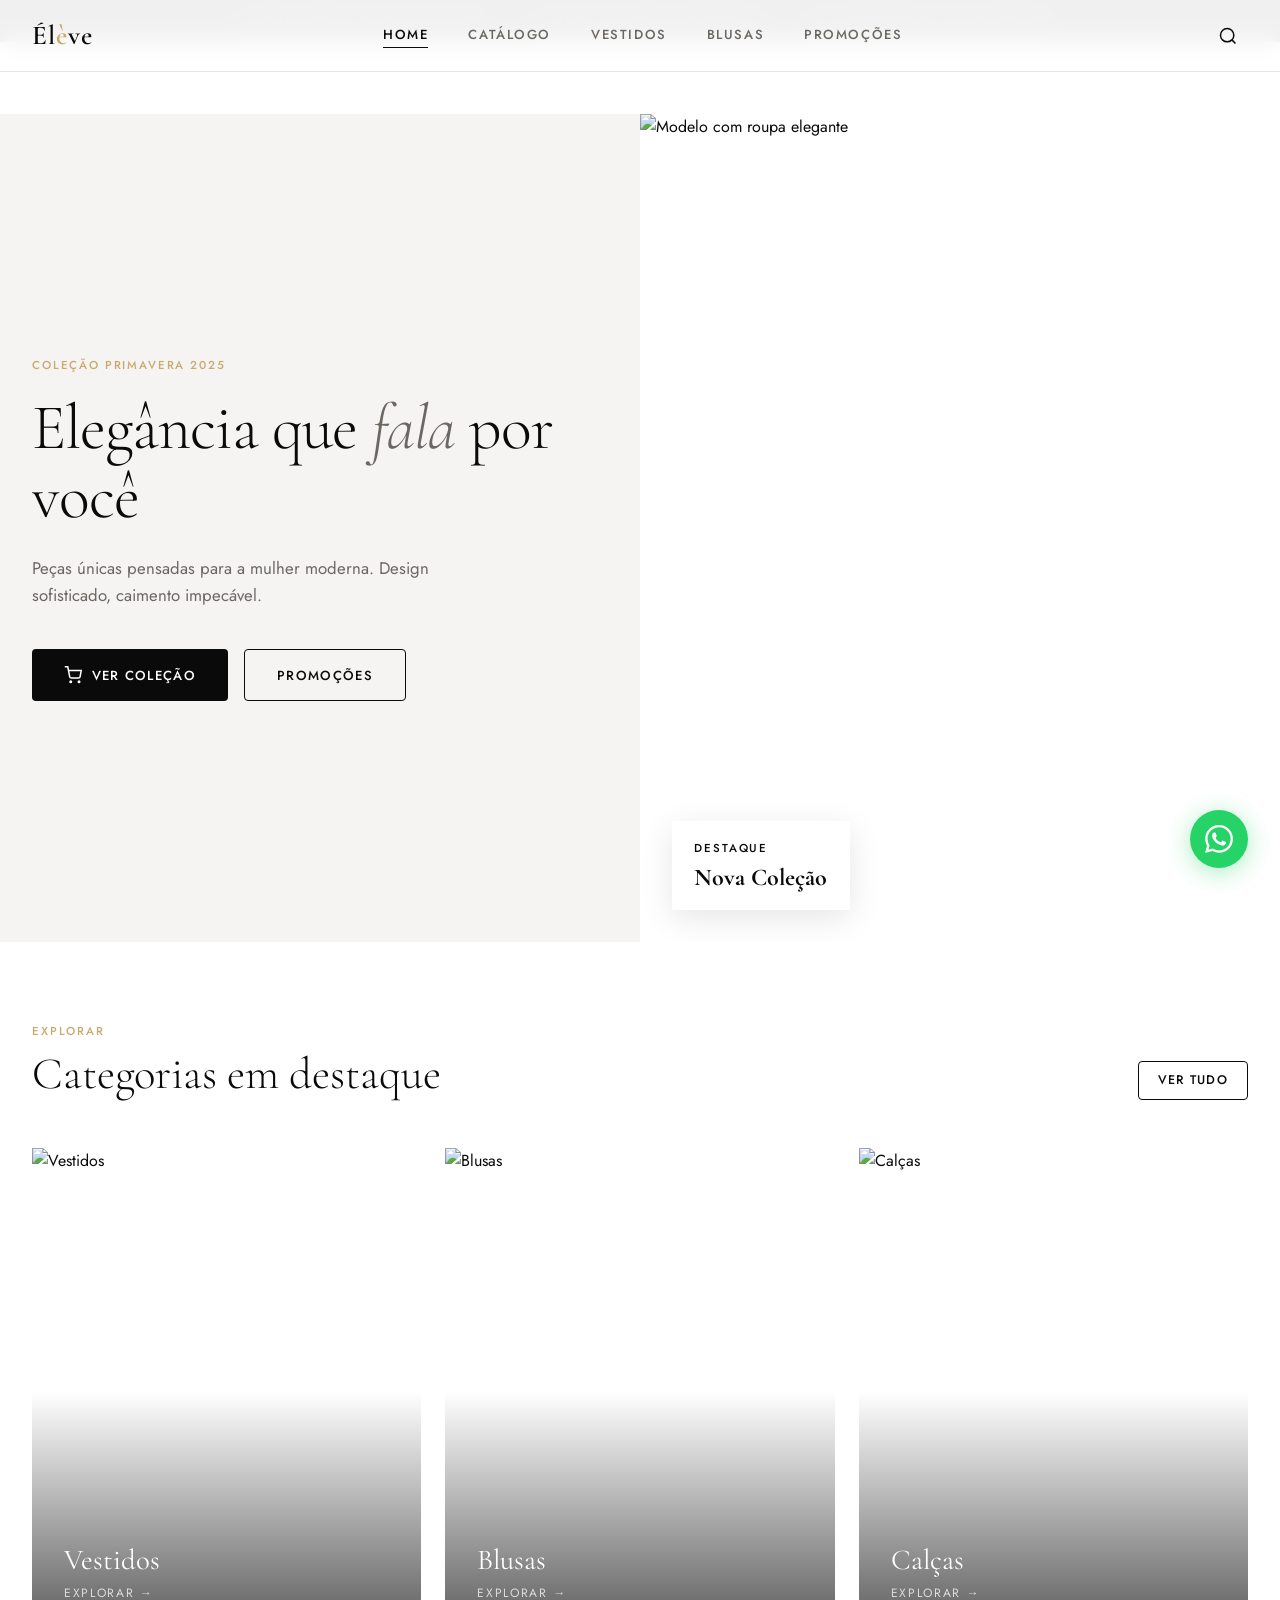
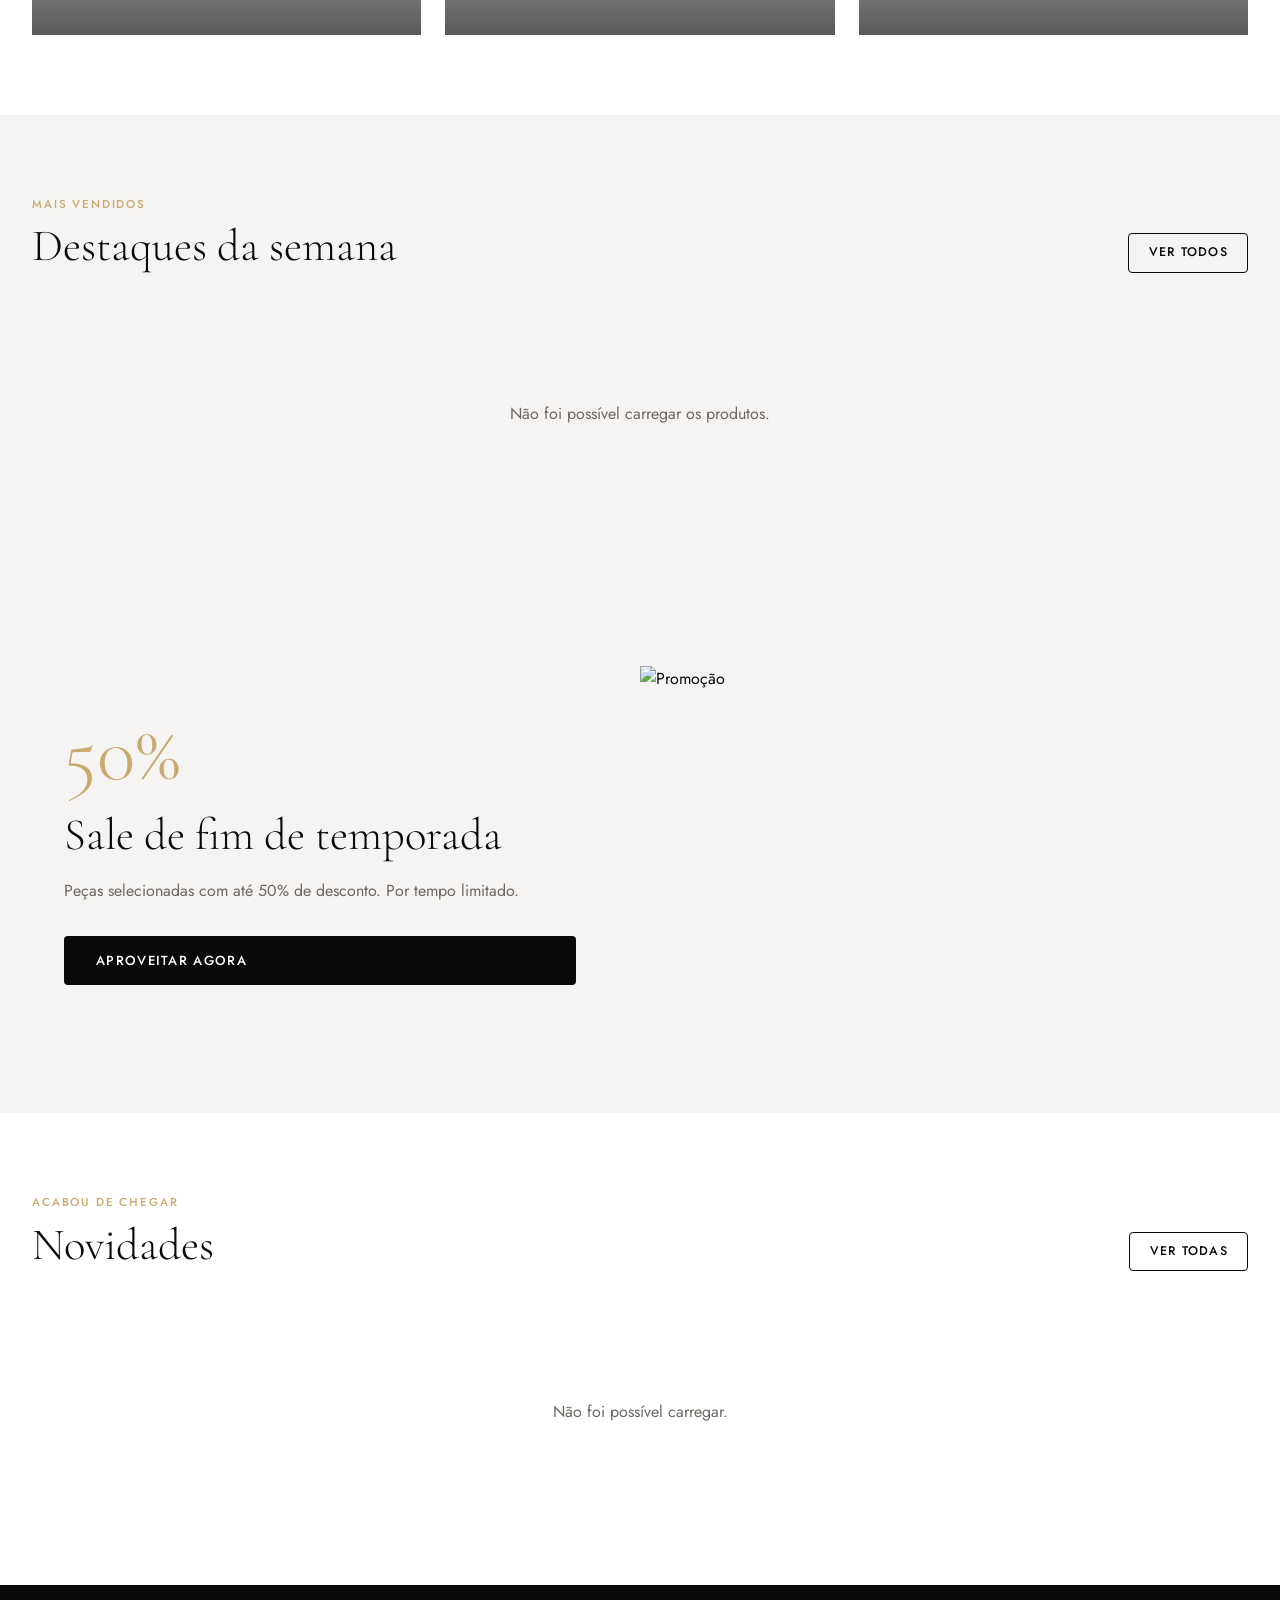
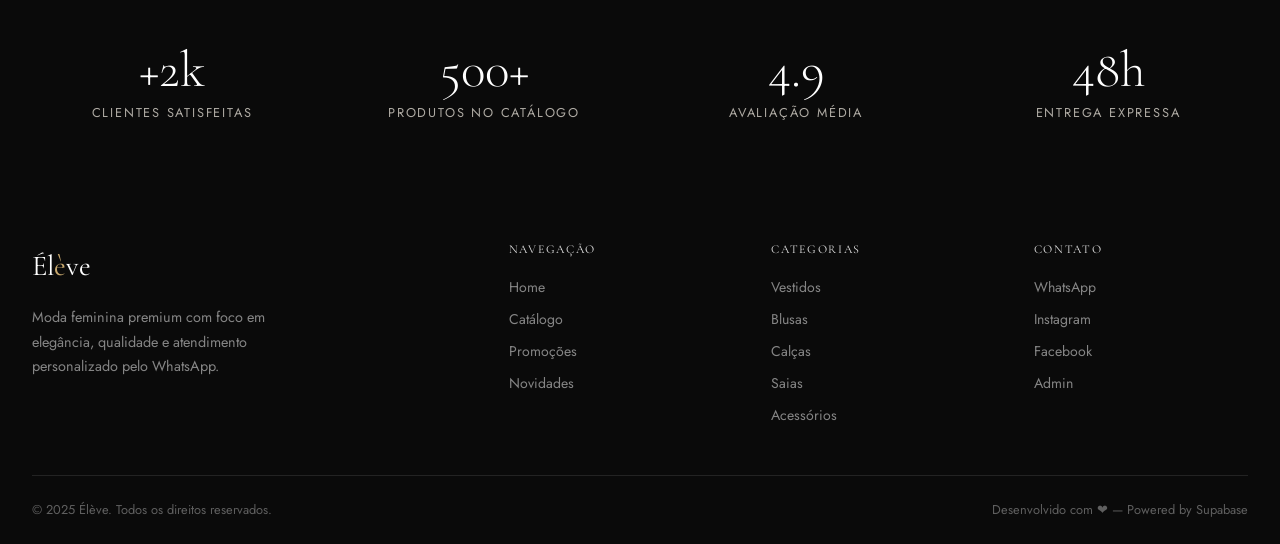
==== index.html @ a252c56b "colocando na web" ====
<!DOCTYPE html>
<html lang="pt-BR">
<head>
  <meta charset="UTF-8">
  <meta name="viewport" content="width=device-width, initial-scale=1.0">
  <title>Élève — Moda Feminina Premium</title>
  <meta name="description" content="Descubra a coleção premium da Élève. Roupas femininas com design elegante e qualidade excepcional. Compre pelo WhatsApp com facilidade.">
  <meta name="theme-color" content="#0A0A0A">
  <link rel="stylesheet" href="styles.css">
</head>
<body>

<!-- HEADER -->
<header class="site-header">
  <div class="container nav-inner">
    <a href="index.html" class="nav-logo">Él<span>è</span>ve</a>

    <nav class="nav-links">
      <a href="index.html" class="active">Home</a>
      <a href="catalog.html">Catálogo</a>
      <a href="catalog.html?category=Vestidos">Vestidos</a>
      <a href="catalog.html?category=Blusas">Blusas</a>
      <a href="catalog.html?promo=1">Promoções</a>
    </nav>

    <div class="nav-actions">
      <div class="nav-search-wrap">
        <input class="nav-search-input" type="text" placeholder="Buscar..." aria-label="Buscar produtos">
        <button class="nav-btn nav-search-btn" aria-label="Pesquisar">
          <svg viewBox="0 0 24 24" fill="none" stroke="currentColor" stroke-width="1.8"><circle cx="11" cy="11" r="8"/><path d="m21 21-4.35-4.35"/></svg>
        </button>
      </div>
      <button class="hamburger" aria-label="Menu">
        <span></span><span></span><span></span>
      </button>
    </div>
  </div>
  <nav class="mobile-nav">
    <a href="index.html">Home</a>
    <a href="catalog.html">Catálogo</a>
    <a href="catalog.html?category=Vestidos">Vestidos</a>
    <a href="catalog.html?category=Blusas">Blusas</a>
    <a href="catalog.html?promo=1">Promoções</a>
  </nav>
</header>

<!-- STRIP -->
<div class="strip">
  <div class="container strip-inner">
    <span class="strip-item">
      <svg width="14" height="14" viewBox="0 0 24 24" fill="none" stroke="currentColor" stroke-width="2"><path d="M5 12h14M12 5l7 7-7 7"/></svg>
      Frete grátis acima de R$ 299
    </span>
    <span class="strip-item">
      <svg width="14" height="14" viewBox="0 0 24 24" fill="none" stroke="currentColor" stroke-width="2"><polyline points="23 6 13.5 15.5 8.5 10.5 1 18"/><polyline points="17 6 23 6 23 12"/></svg>
      Nova coleção disponível
    </span>
    <span class="strip-item">
      <svg width="14" height="14" viewBox="0 0 24 24" fill="none" stroke="currentColor" stroke-width="2"><path d="M22 16.92v3a2 2 0 0 1-2.18 2 19.79 19.79 0 0 1-8.63-3.07A19.5 19.5 0 0 1 4.69 12 19.79 19.79 0 0 1 1.61 3.41 2 2 0 0 1 3.6 1.21h3a2 2 0 0 1 2 1.72c.127.96.361 1.903.7 2.81a2 2 0 0 1-.45 2.11L7.91 8.91a16 16 0 0 0 6.07 6.07l.92-.92a2 2 0 0 1 2.11-.45c.907.339 1.85.573 2.81.7A2 2 0 0 1 21.73 17z"/></svg>
      Atendimento via WhatsApp
    </span>
  </div>
</div>

<!-- HERO -->
<section class="hero">
  <div class="hero-content">
    <span class="label hero-eyebrow">Coleção Primavera 2025</span>
    <h1 class="hero-title">
      Elegância que <em>fala</em> por você
    </h1>
    <p class="hero-desc">Peças únicas pensadas para a mulher moderna. Design sofisticado, caimento impecável.</p>
    <div class="hero-actions">
      <a href="catalog.html" class="btn btn-primary">
        <svg width="18" height="18" viewBox="0 0 24 24" fill="none" stroke="currentColor" stroke-width="2"><circle cx="9" cy="21" r="1"/><circle cx="20" cy="21" r="1"/><path d="M1 1h4l2.68 13.39a2 2 0 0 0 2 1.61h9.72a2 2 0 0 0 2-1.61L23 6H6"/></svg>
        Ver coleção
      </a>
      <a href="catalog.html?promo=1" class="btn btn-outline">Promoções</a>
    </div>
  </div>
  <div class="hero-image-wrap">
    <img src="https://images.unsplash.com/photo-1515886657613-9f3515b0c78f?w=1200&q=85" alt="Modelo com roupa elegante" loading="eager">
    <div class="hero-image-badge">
      <small class="label">Destaque</small>
      <strong>Nova Coleção</strong>
    </div>
  </div>
</section>

<!-- CATEGORIES -->
<section class="section">
  <div class="container">
    <div class="section-header">
      <div class="section-header-left">
        <p class="label section-label">Explorar</p>
        <h2 class="section-title">Categorias em destaque</h2>
      </div>
      <a href="catalog.html" class="btn btn-outline btn-sm">Ver tudo</a>
    </div>
    <div class="categories-grid">
      <a href="catalog.html?category=Vestidos" class="category-card">
        <img src="https://images.unsplash.com/photo-1496747611176-843222e1e57c?w=800&q=80" alt="Vestidos">
        <div class="category-card-overlay">
          <h3 class="category-card-name">Vestidos</h3>
          <span class="category-card-link">Explorar →</span>
        </div>
      </a>
      <a href="catalog.html?category=Blusas" class="category-card">
        <img src="https://images.unsplash.com/photo-1434389677669-e08b4cac3105?w=800&q=80" alt="Blusas">
        <div class="category-card-overlay">
          <h3 class="category-card-name">Blusas</h3>
          <span class="category-card-link">Explorar →</span>
        </div>
      </a>
      <a href="catalog.html?category=Calças" class="category-card">
        <img src="https://images.unsplash.com/photo-1541099649105-f69ad21f3246?w=800&q=80" alt="Calças">
        <div class="category-card-overlay">
          <h3 class="category-card-name">Calças</h3>
          <span class="category-card-link">Explorar →</span>
        </div>
      </a>
    </div>
  </div>
</section>

<!-- DESTAQUES -->
<section class="section" style="background: var(--gray-100); padding-top: 80px;">
  <div class="container">
    <div class="section-header">
      <div>
        <p class="label section-label">Mais vendidos</p>
        <h2 class="section-title">Destaques da semana</h2>
      </div>
      <a href="catalog.html" class="btn btn-outline btn-sm">Ver todos</a>
    </div>
    <div class="products-grid" id="featured-grid">
      <!-- Skeleton -->
      <div class="skeleton-card"><div class="skeleton skeleton-img"></div><div class="skeleton skeleton-text w-80"></div><div class="skeleton skeleton-text w-40"></div></div>
      <div class="skeleton-card"><div class="skeleton skeleton-img"></div><div class="skeleton skeleton-text w-80"></div><div class="skeleton skeleton-text w-40"></div></div>
      <div class="skeleton-card"><div class="skeleton skeleton-img"></div><div class="skeleton skeleton-text w-80"></div><div class="skeleton skeleton-text w-40"></div></div>
      <div class="skeleton-card"><div class="skeleton skeleton-img"></div><div class="skeleton skeleton-text w-80"></div><div class="skeleton skeleton-text w-40"></div></div>
    </div>
  </div>
</section>

<!-- PROMO BANNER -->
<section class="promo-banner">
  <div class="promo-banner-content">
    <div class="promo-banner-tag">50%</div>
    <h2 class="promo-banner-title">Sale de fim de temporada</h2>
    <p class="promo-banner-desc">Peças selecionadas com até 50% de desconto. Por tempo limitado.</p>
    <a href="catalog.html?promo=1" class="btn btn-primary">Aproveitar agora</a>
  </div>
  <div class="promo-banner-image">
    <img src="https://images.unsplash.com/photo-1558618666-fcd25c85cd64?w=900&q=80" alt="Promoção" loading="lazy">
  </div>
</section>

<!-- NOVIDADES -->
<section class="section">
  <div class="container">
    <div class="section-header">
      <div>
        <p class="label section-label">Acabou de chegar</p>
        <h2 class="section-title">Novidades</h2>
      </div>
      <a href="catalog.html?sort=newest" class="btn btn-outline btn-sm">Ver todas</a>
    </div>
    <div class="products-grid" id="new-grid">
      <div class="skeleton-card"><div class="skeleton skeleton-img"></div><div class="skeleton skeleton-text w-80"></div><div class="skeleton skeleton-text w-40"></div></div>
      <div class="skeleton-card"><div class="skeleton skeleton-img"></div><div class="skeleton skeleton-text w-80"></div><div class="skeleton skeleton-text w-40"></div></div>
      <div class="skeleton-card"><div class="skeleton skeleton-img"></div><div class="skeleton skeleton-text w-80"></div><div class="skeleton skeleton-text w-40"></div></div>
      <div class="skeleton-card"><div class="skeleton skeleton-img"></div><div class="skeleton skeleton-text w-80"></div><div class="skeleton skeleton-text w-40"></div></div>
    </div>
  </div>
</section>

<!-- STATS -->
<div class="stats-bar">
  <div class="container">
    <div class="stats-grid">
      <div><div class="stat-number">+2k</div><div class="stat-label">Clientes Satisfeitas</div></div>
      <div><div class="stat-number">500+</div><div class="stat-label">Produtos no Catálogo</div></div>
      <div><div class="stat-number">4.9</div><div class="stat-label">Avaliação Média</div></div>
      <div><div class="stat-number">48h</div><div class="stat-label">Entrega Expressa</div></div>
    </div>
  </div>
</div>

<!-- FOOTER -->
<footer class="site-footer">
  <div class="container">
    <div class="footer-grid">
      <div class="footer-brand">
        <div class="footer-logo">Él<span>è</span>ve</div>
        <p class="footer-desc">Moda feminina premium com foco em elegância, qualidade e atendimento personalizado pelo WhatsApp.</p>
      </div>
      <div>
        <h4 class="footer-col-title">Navegação</h4>
        <div class="footer-links">
          <a href="index.html">Home</a>
          <a href="catalog.html">Catálogo</a>
          <a href="catalog.html?promo=1">Promoções</a>
          <a href="catalog.html?sort=newest">Novidades</a>
        </div>
      </div>
      <div>
        <h4 class="footer-col-title">Categorias</h4>
        <div class="footer-links">
          <a href="catalog.html?category=Vestidos">Vestidos</a>
          <a href="catalog.html?category=Blusas">Blusas</a>
          <a href="catalog.html?category=Calças">Calças</a>
          <a href="catalog.html?category=Saias">Saias</a>
          <a href="catalog.html?category=Acessórios">Acessórios</a>
        </div>
      </div>
      <div>
        <h4 class="footer-col-title">Contato</h4>
        <div class="footer-links">
          <a href="#" id="footer-whatsapp">WhatsApp</a>
          <a href="#">Instagram</a>
          <a href="#">Facebook</a>
          <a href="admin.html">Admin</a>
        </div>
      </div>
    </div>
    <div class="footer-bottom">
      <span>© 2025 Élève. Todos os direitos reservados.</span>
      <span>Desenvolvido com ❤ — Powered by Supabase</span>
    </div>
  </div>
</footer>

<!-- FLOAT WHATSAPP -->
<a class="float-whatsapp" id="float-wa" href="#" target="_blank" aria-label="Fale conosco pelo WhatsApp">
  <svg viewBox="0 0 24 24" fill="currentColor"><path d="M17.472 14.382c-.297-.149-1.758-.867-2.03-.967-.273-.099-.471-.148-.67.15-.197.297-.767.966-.94 1.164-.173.199-.347.223-.644.075-.297-.15-1.255-.463-2.39-1.475-.883-.788-1.48-1.761-1.653-2.059-.173-.297-.018-.458.13-.606.134-.133.298-.347.446-.52.149-.174.198-.298.298-.497.099-.198.05-.371-.025-.52-.075-.149-.669-1.612-.916-2.207-.242-.579-.487-.5-.669-.51-.173-.008-.371-.01-.57-.01-.198 0-.52.074-.792.372-.272.297-1.04 1.016-1.04 2.479 0 1.462 1.065 2.875 1.213 3.074.149.198 2.096 3.2 5.077 4.487.709.306 1.262.489 1.694.625.712.227 1.36.195 1.871.118.571-.085 1.758-.719 2.006-1.413.248-.694.248-1.289.173-1.413-.074-.124-.272-.198-.57-.347m-5.421 7.403h-.004a9.87 9.87 0 0 1-5.031-1.378l-.361-.214-3.741.982.998-3.648-.235-.374a9.86 9.86 0 0 1-1.51-5.26c.001-5.45 4.436-9.884 9.888-9.884 2.64 0 5.122 1.03 6.988 2.898a9.825 9.825 0 0 1 2.893 6.994c-.003 5.45-4.437 9.884-9.885 9.884m8.413-18.297A11.815 11.815 0 0 0 12.05 0C5.495 0 .16 5.335.157 11.892c0 2.096.547 4.142 1.588 5.945L.057 24l6.305-1.654a11.882 11.882 0 0 0 5.683 1.448h.005c6.554 0 11.89-5.335 11.893-11.893a11.821 11.821 0 0 0-3.48-8.413z"/></svg>
</a>

<script src="config.js"></script>
<script src="home.js"></script>
</body>
</html>
---- styles.css ----
/* =============================================
   LOJA DE ROUPAS — STYLES.CSS
   Design: Editorial Luxury Fashion
   ============================================= */

@import url('https://fonts.googleapis.com/css2?family=Cormorant+Garamond:ital,wght@0,300;0,400;0,500;0,600;1,300;1,400&family=Jost:wght@300;400;500;600&display=swap');

/* ─── RESET & BASE ─── */
*, *::before, *::after {
  margin: 0; padding: 0;
  box-sizing: border-box;
}

:root {
  --black:     #0A0A0A;
  --white:     #FFFFFF;
  --gray-100:  #F5F4F2;
  --gray-200:  #E8E6E1;
  --gray-400:  #AEAAA3;
  --gray-600:  #6B6762;
  --accent:    #C9A96E;
  --danger:    #C0392B;
  --success:   #27AE60;

  --font-display: 'Cormorant Garamond', Georgia, serif;
  --font-body:    'Jost', sans-serif;

  --radius:    4px;
  --shadow-sm: 0 2px 12px rgba(0,0,0,.06);
  --shadow-md: 0 8px 32px rgba(0,0,0,.10);
  --shadow-lg: 0 20px 60px rgba(0,0,0,.14);

  --nav-h:     72px;
  --transition: .28s cubic-bezier(.4,0,.2,1);
}

html { scroll-behavior: smooth; font-size: 16px; }

body {
  font-family: var(--font-body);
  background: var(--white);
  color: var(--black);
  line-height: 1.6;
  overflow-x: hidden;
  -webkit-font-smoothing: antialiased;
}

a { text-decoration: none; color: inherit; }
img { display: block; max-width: 100%; }
button { cursor: pointer; border: none; background: none; font-family: var(--font-body); }
input, select, textarea { font-family: var(--font-body); }
ul { list-style: none; }

/* ─── SCROLLBAR ─── */
::-webkit-scrollbar { width: 6px; }
::-webkit-scrollbar-track { background: var(--gray-100); }
::-webkit-scrollbar-thumb { background: var(--gray-400); border-radius: 3px; }

/* ─── TYPOGRAPHY ─── */
h1, h2, h3, h4 { font-family: var(--font-display); font-weight: 400; line-height: 1.15; }
.display { font-family: var(--font-display); font-size: clamp(3rem, 7vw, 6.5rem); font-weight: 300; letter-spacing: -.01em; }
.label { font-size: .72rem; letter-spacing: .16em; text-transform: uppercase; font-weight: 500; }
.section-title { font-family: var(--font-display); font-size: clamp(1.8rem, 3.5vw, 2.8rem); font-weight: 300; }

/* ─── LAYOUT ─── */
.container { max-width: 1360px; margin: 0 auto; padding: 0 2rem; }
.section { padding: 80px 0; }

/* ─── HEADER / NAV ─── */
.site-header {
  position: fixed; top: 0; left: 0; right: 0; z-index: 900;
  height: var(--nav-h);
  background: rgba(255,255,255,.94);
  backdrop-filter: blur(12px);
  border-bottom: 1px solid var(--gray-200);
  transition: var(--transition);
}
.site-header.scrolled { box-shadow: var(--shadow-sm); }

.nav-inner {
  height: var(--nav-h);
  display: flex; align-items: center; justify-content: space-between;
  gap: 2rem;
}

.nav-logo {
  font-family: var(--font-display);
  font-size: 1.7rem; font-weight: 600;
  letter-spacing: .04em;
  white-space: nowrap;
}
.nav-logo span { color: var(--accent); }

.nav-links { display: flex; gap: 2.5rem; }
.nav-links a {
  font-size: .82rem; letter-spacing: .12em; text-transform: uppercase; font-weight: 500;
  color: var(--gray-600); transition: color var(--transition);
  position: relative; padding-bottom: 3px;
}
.nav-links a::after {
  content: ''; position: absolute; bottom: 0; left: 0; right: 100%;
  height: 1px; background: var(--black); transition: right var(--transition);
}
.nav-links a:hover, .nav-links a.active { color: var(--black); }
.nav-links a:hover::after, .nav-links a.active::after { right: 0; }

.nav-actions { display: flex; align-items: center; gap: 1rem; }

.nav-search-wrap {
  position: relative; display: flex; align-items: center;
}
.nav-search-input {
  width: 0; opacity: 0; border: none; border-bottom: 1px solid transparent;
  background: none; padding: 4px 8px; font-size: .9rem;
  transition: width .35s ease, opacity .3s ease, border-color .3s ease;
  outline: none;
}
.nav-search-wrap.open .nav-search-input {
  width: 180px; opacity: 1; border-color: var(--gray-400);
}
.nav-btn {
  width: 40px; height: 40px; border-radius: 50%;
  display: flex; align-items: center; justify-content: center;
  transition: background var(--transition);
  color: var(--black);
}
.nav-btn:hover { background: var(--gray-100); }
.nav-btn svg { width: 20px; height: 20px; }

.hamburger { display: none; flex-direction: column; gap: 5px; padding: 8px; }
.hamburger span {
  width: 24px; height: 1.5px; background: var(--black);
  transition: var(--transition); display: block;
}

/* Mobile Nav */
.mobile-nav {
  display: none; position: fixed; top: var(--nav-h); left: 0; right: 0;
  background: var(--white); border-bottom: 1px solid var(--gray-200);
  padding: 1.5rem 2rem; z-index: 899; flex-direction: column; gap: 1rem;
  box-shadow: var(--shadow-md);
}
.mobile-nav.open { display: flex; }
.mobile-nav a { font-size: 1rem; font-weight: 400; padding: .5rem 0; border-bottom: 1px solid var(--gray-100); }

/* ─── HERO ─── */
.hero {
  margin-top: var(--nav-h);
  min-height: calc(100vh - var(--nav-h));
  display: grid; grid-template-columns: 1fr 1fr;
  overflow: hidden;
}
.hero-content {
  display: flex; flex-direction: column; justify-content: center;
  padding: 5rem 5rem 5rem 2rem;
  background: var(--gray-100);
}
.hero-eyebrow { color: var(--accent); margin-bottom: 1.2rem; }
.hero-title {
  font-family: var(--font-display);
  font-size: clamp(2.8rem, 5vw, 5.5rem); font-weight: 300;
  line-height: 1.08; margin-bottom: 1.5rem;
  letter-spacing: -.015em;
}
.hero-title em { font-style: italic; color: var(--gray-600); }
.hero-desc { color: var(--gray-600); font-size: 1.05rem; max-width: 400px; margin-bottom: 2.5rem; }
.hero-actions { display: flex; gap: 1rem; flex-wrap: wrap; }

.hero-image-wrap {
  position: relative; overflow: hidden;
}
.hero-image-wrap img {
  width: 100%; height: 100%; object-fit: cover;
  transition: transform 8s ease;
}
.hero-image-wrap:hover img { transform: scale(1.04); }
.hero-image-badge {
  position: absolute; bottom: 2rem; left: 2rem;
  background: var(--white); padding: .8rem 1.4rem;
  box-shadow: var(--shadow-md);
}
.hero-image-badge strong { display: block; font-family: var(--font-display); font-size: 1.5rem; }

/* ─── BUTTONS ─── */
.btn {
  display: inline-flex; align-items: center; gap: .6rem;
  padding: .9rem 2rem; font-size: .82rem; letter-spacing: .1em;
  text-transform: uppercase; font-weight: 500;
  border-radius: var(--radius); transition: var(--transition);
  white-space: nowrap;
}
.btn-primary {
  background: var(--black); color: var(--white);
}
.btn-primary:hover {
  background: #222; transform: translateY(-1px); box-shadow: var(--shadow-md);
}
.btn-outline {
  border: 1.5px solid var(--black); color: var(--black);
}
.btn-outline:hover {
  background: var(--black); color: var(--white); transform: translateY(-1px);
}
.btn-accent {
  background: var(--accent); color: var(--white);
}
.btn-accent:hover {
  background: #b8935a; transform: translateY(-1px); box-shadow: var(--shadow-md);
}
.btn-whatsapp {
  background: #25D366; color: var(--white);
  font-size: 1rem; padding: 1.1rem 2.5rem;
  border-radius: 50px; box-shadow: 0 4px 20px rgba(37,211,102,.35);
}
.btn-whatsapp:hover {
  background: #20b957; transform: translateY(-2px);
  box-shadow: 0 8px 28px rgba(37,211,102,.5);
}
.btn-whatsapp svg { width: 22px; height: 22px; }
.btn-sm { padding: .55rem 1.2rem; font-size: .78rem; }
.btn-full { width: 100%; justify-content: center; }

/* ─── FLOATING WHATSAPP ─── */
.float-whatsapp {
  position: fixed; bottom: 2rem; right: 2rem; z-index: 800;
  width: 58px; height: 58px; border-radius: 50%;
  background: #25D366; color: var(--white);
  display: flex; align-items: center; justify-content: center;
  box-shadow: 0 4px 24px rgba(37,211,102,.4);
  transition: var(--transition);
  animation: pulse-green 2.5s infinite;
}
.float-whatsapp:hover { transform: scale(1.12); }
.float-whatsapp svg { width: 28px; height: 28px; }

@keyframes pulse-green {
  0%, 100% { box-shadow: 0 4px 24px rgba(37,211,102,.4); }
  50%       { box-shadow: 0 4px 36px rgba(37,211,102,.7); }
}

/* ─── BANNER STRIP ─── */
.strip {
  background: var(--black); color: var(--white);
  padding: .7rem 0; text-align: center;
  font-size: .78rem; letter-spacing: .14em; text-transform: uppercase;
}
.strip-inner { display: flex; justify-content: center; gap: 3rem; flex-wrap: wrap; }
.strip-item { display: flex; align-items: center; gap: .5rem; }

/* ─── PRODUCT CARD ─── */
.product-card {
  position: relative; cursor: pointer;
}
.product-card-image {
  aspect-ratio: 3/4; overflow: hidden;
  background: var(--gray-100);
  margin-bottom: 1rem;
  position: relative;
}
.product-card-image img {
  width: 100%; height: 100%; object-fit: cover;
  transition: transform .55s cubic-bezier(.4,0,.2,1);
}
.product-card:hover .product-card-image img { transform: scale(1.06); }

.product-card-badge {
  position: absolute; top: .75rem; left: .75rem;
  padding: .3rem .75rem;
  font-size: .7rem; letter-spacing: .1em; text-transform: uppercase; font-weight: 600;
  border-radius: 2px;
}
.badge-promo { background: var(--black); color: var(--white); }
.badge-novo  { background: var(--accent); color: var(--white); }
.badge-esgotado { background: var(--gray-400); color: var(--white); }

.product-card-action {
  position: absolute; bottom: 0; left: 0; right: 0;
  background: rgba(10,10,10,.88); color: var(--white);
  padding: .85rem; text-align: center;
  font-size: .78rem; letter-spacing: .12em; text-transform: uppercase;
  transform: translateY(100%); transition: transform .32s ease;
}
.product-card:hover .product-card-action { transform: translateY(0); }

.product-card-info { padding: 0 .25rem; }
.product-card-name {
  font-family: var(--font-display); font-size: 1.1rem;
  font-weight: 400; margin-bottom: .3rem;
  white-space: nowrap; overflow: hidden; text-overflow: ellipsis;
}
.product-card-price { display: flex; align-items: center; gap: .6rem; }
.price-old { color: var(--gray-400); text-decoration: line-through; font-size: .88rem; }
.price-new { font-weight: 600; font-size: 1rem; }
.price-promo { color: var(--danger); }

/* ─── GRID ─── */
.products-grid {
  display: grid;
  grid-template-columns: repeat(4, 1fr);
  gap: 2rem;
}

/* ─── SECTIONS ─── */
.section-header {
  display: flex; align-items: flex-end; justify-content: space-between;
  margin-bottom: 3rem;
}
.section-header-left { }
.section-label { color: var(--accent); margin-bottom: .5rem; }

/* ─── CATEGORY CARDS ─── */
.categories-grid {
  display: grid; grid-template-columns: repeat(3, 1fr); gap: 1.5rem;
}
.category-card {
  position: relative; aspect-ratio: 4/5; overflow: hidden; cursor: pointer;
}
.category-card img {
  width: 100%; height: 100%; object-fit: cover;
  transition: transform .6s cubic-bezier(.4,0,.2,1);
}
.category-card:hover img { transform: scale(1.08); }
.category-card-overlay {
  position: absolute; inset: 0;
  background: linear-gradient(to top, rgba(0,0,0,.65) 0%, transparent 50%);
  display: flex; flex-direction: column; justify-content: flex-end;
  padding: 2rem;
}
.category-card-name {
  font-family: var(--font-display);
  font-size: 1.8rem; color: var(--white); font-weight: 400;
  margin-bottom: .5rem;
}
.category-card-link {
  font-size: .75rem; letter-spacing: .14em; text-transform: uppercase;
  color: rgba(255,255,255,.75); display: inline-flex; align-items: center; gap: .4rem;
  transition: color var(--transition);
}
.category-card:hover .category-card-link { color: var(--white); }

/* ─── PROMO BANNER ─── */
.promo-banner {
  background: var(--gray-100); padding: 80px 0;
  display: grid; grid-template-columns: 1fr 1fr; gap: 0;
  overflow: hidden;
}
.promo-banner-content {
  display: flex; flex-direction: column; justify-content: center;
  padding: 3rem 4rem;
}
.promo-banner-tag {
  font-size: 5rem; color: var(--accent);
  font-family: var(--font-display); font-weight: 300; line-height: 1;
  margin-bottom: 1rem;
}
.promo-banner-title {
  font-size: clamp(2rem, 3.5vw, 3rem); font-weight: 300;
  margin-bottom: 1rem;
}
.promo-banner-desc { color: var(--gray-600); margin-bottom: 2rem; }
.promo-banner-image { overflow: hidden; }
.promo-banner-image img { width: 100%; height: 100%; object-fit: cover; }

/* ─── STATS ─── */
.stats-bar {
  background: var(--black); color: var(--white); padding: 60px 0;
}
.stats-grid {
  display: grid; grid-template-columns: repeat(4, 1fr);
  text-align: center; gap: 2rem;
}
.stat-number {
  font-family: var(--font-display);
  font-size: 3.2rem; font-weight: 300; line-height: 1;
  margin-bottom: .4rem;
}
.stat-label { font-size: .8rem; letter-spacing: .14em; text-transform: uppercase; color: var(--gray-400); }

/* ─── CATALOG PAGE ─── */
.catalog-hero {
  background: var(--gray-100); padding: 60px 0;
  margin-top: var(--nav-h);
}
.catalog-hero-title {
  font-family: var(--font-display); font-size: clamp(2.5rem, 5vw, 4.5rem);
  font-weight: 300; margin-bottom: .5rem;
}
.catalog-hero-breadcrumb {
  font-size: .8rem; color: var(--gray-400); letter-spacing: .06em;
  display: flex; align-items: center; gap: .5rem;
}
.catalog-hero-breadcrumb a:hover { color: var(--black); }

.catalog-layout { display: grid; grid-template-columns: 260px 1fr; gap: 3rem; align-items: start; }

/* FILTERS SIDEBAR */
.filters-sidebar {
  position: sticky; top: calc(var(--nav-h) + 1.5rem);
  background: var(--white);
}
.filters-header {
  display: flex; align-items: center; justify-content: space-between;
  padding-bottom: 1rem; border-bottom: 1px solid var(--gray-200);
  margin-bottom: 1.5rem;
}
.filters-header h3 { font-family: var(--font-body); font-size: .9rem; letter-spacing: .1em; text-transform: uppercase; font-weight: 500; }
.filters-clear { font-size: .8rem; color: var(--gray-400); cursor: pointer; transition: color var(--transition); }
.filters-clear:hover { color: var(--danger); }

.filter-group { margin-bottom: 1.8rem; }
.filter-group-title {
  font-size: .78rem; letter-spacing: .12em; text-transform: uppercase;
  font-weight: 500; color: var(--gray-600); margin-bottom: .8rem;
}
.filter-options { display: flex; flex-wrap: wrap; gap: .5rem; }
.filter-chip {
  padding: .35rem .85rem; border: 1px solid var(--gray-200);
  border-radius: 2px; font-size: .82rem; cursor: pointer;
  transition: var(--transition); background: var(--white); color: var(--gray-600);
}
.filter-chip:hover, .filter-chip.active {
  border-color: var(--black); background: var(--black); color: var(--white);
}

.price-range { padding: .5rem 0; }
.price-range input[type=range] {
  width: 100%; accent-color: var(--black);
}
.price-range-labels { display: flex; justify-content: space-between; font-size: .82rem; color: var(--gray-600); margin-top: .4rem; }

.search-input-wrap {
  position: relative; margin-bottom: 1.8rem;
}
.search-input-wrap input {
  width: 100%; padding: .75rem 2.8rem .75rem 1rem;
  border: 1px solid var(--gray-200); border-radius: var(--radius);
  font-size: .9rem; outline: none; background: var(--gray-100);
  transition: border-color var(--transition);
}
.search-input-wrap input:focus { border-color: var(--black); background: var(--white); }
.search-input-wrap svg {
  position: absolute; right: .9rem; top: 50%; transform: translateY(-50%);
  width: 18px; height: 18px; color: var(--gray-400); pointer-events: none;
}

/* CATALOG TOOLBAR */
.catalog-toolbar {
  display: flex; align-items: center; justify-content: space-between;
  margin-bottom: 2rem; flex-wrap: wrap; gap: 1rem;
}
.catalog-count { font-size: .88rem; color: var(--gray-600); }
.catalog-sort select {
  padding: .5rem 1rem; border: 1px solid var(--gray-200);
  background: var(--white); font-size: .85rem; outline: none;
  cursor: pointer; border-radius: var(--radius);
}

/* ─── PRODUCT PAGE ─── */
.product-page {
  margin-top: var(--nav-h);
  padding: 3rem 0 5rem;
}
.product-layout {
  display: grid; grid-template-columns: 1.1fr 1fr; gap: 5rem; align-items: start;
}

/* GALLERY */
.product-gallery { position: sticky; top: calc(var(--nav-h) + 2rem); }
.gallery-main {
  aspect-ratio: 3/4; overflow: hidden; background: var(--gray-100);
  margin-bottom: 1rem; cursor: zoom-in;
  position: relative;
}
.gallery-main img {
  width: 100%; height: 100%; object-fit: cover;
  transition: transform var(--transition);
}
.gallery-main:hover img { transform: scale(1.04); }
.gallery-thumbs { display: flex; gap: .75rem; }
.gallery-thumb {
  aspect-ratio: 3/4; width: 80px; flex-shrink: 0;
  overflow: hidden; background: var(--gray-100); cursor: pointer;
  border: 2px solid transparent; transition: var(--transition);
}
.gallery-thumb:hover, .gallery-thumb.active { border-color: var(--black); }
.gallery-thumb img { width: 100%; height: 100%; object-fit: cover; }

/* PRODUCT INFO */
.product-info { }
.product-breadcrumb { font-size: .8rem; color: var(--gray-400); margin-bottom: 1.5rem; display: flex; gap: .5rem; align-items: center; }
.product-breadcrumb a:hover { color: var(--black); }
.product-category-tag { color: var(--accent); margin-bottom: .5rem; }
.product-name {
  font-family: var(--font-display);
  font-size: clamp(1.8rem, 3vw, 2.8rem); font-weight: 400;
  margin-bottom: 1rem;
}
.product-pricing { display: flex; align-items: center; gap: 1rem; margin-bottom: 1.5rem; }
.product-price-current { font-size: 1.8rem; font-weight: 600; }
.product-price-promo { color: var(--danger); font-size: 1.8rem; font-weight: 600; }
.product-price-old { font-size: 1.1rem; color: var(--gray-400); text-decoration: line-through; }
.product-discount-badge {
  background: var(--danger); color: var(--white);
  padding: .25rem .6rem; font-size: .8rem; font-weight: 600; border-radius: 2px;
}

.product-stock { display: flex; align-items: center; gap: .5rem; margin-bottom: 1.5rem; }
.stock-dot { width: 8px; height: 8px; border-radius: 50%; }
.stock-dot.green  { background: var(--success); }
.stock-dot.yellow { background: #F39C12; }
.stock-dot.red    { background: var(--danger); }
.stock-text { font-size: .85rem; color: var(--gray-600); }

.product-divider { height: 1px; background: var(--gray-200); margin: 1.5rem 0; }

.size-label { font-size: .8rem; letter-spacing: .12em; text-transform: uppercase; font-weight: 500; margin-bottom: .8rem; display: flex; justify-content: space-between; }
.size-guide { color: var(--accent); cursor: pointer; }
.sizes-grid { display: flex; flex-wrap: wrap; gap: .6rem; margin-bottom: 1.5rem; }
.size-btn {
  min-width: 52px; height: 44px; padding: 0 .8rem;
  border: 1.5px solid var(--gray-200); border-radius: 3px;
  font-size: .88rem; font-weight: 500; cursor: pointer;
  transition: var(--transition); background: var(--white);
  display: flex; align-items: center; justify-content: center;
}
.size-btn:hover:not(:disabled) { border-color: var(--black); }
.size-btn.selected { background: var(--black); color: var(--white); border-color: var(--black); }
.size-btn:disabled { color: var(--gray-400); border-color: var(--gray-200); cursor: not-allowed; text-decoration: line-through; }

.quantity-selector {
  display: flex; align-items: center; gap: 1rem; margin-bottom: 1.5rem;
}
.qty-label { font-size: .8rem; letter-spacing: .12em; text-transform: uppercase; font-weight: 500; }
.qty-controls { display: flex; align-items: center; gap: 0; border: 1px solid var(--gray-200); border-radius: 3px; overflow: hidden; }
.qty-btn {
  width: 40px; height: 40px; font-size: 1.2rem;
  display: flex; align-items: center; justify-content: center;
  transition: background var(--transition);
}
.qty-btn:hover { background: var(--gray-100); }
.qty-value { width: 50px; text-align: center; font-weight: 500; border-left: 1px solid var(--gray-200); border-right: 1px solid var(--gray-200); height: 40px; display: flex; align-items: center; justify-content: center; }

.product-cta { display: flex; flex-direction: column; gap: .75rem; margin-bottom: 2rem; }

.product-description { margin-top: 2rem; }
.product-description h4 {
  font-size: .8rem; letter-spacing: .12em; text-transform: uppercase; font-weight: 500;
  margin-bottom: .8rem; padding-bottom: .6rem; border-bottom: 1px solid var(--gray-200);
}
.product-description p { color: var(--gray-600); font-size: .95rem; line-height: 1.75; }

/* ─── ADMIN PANEL ─── */
.admin-body { background: #F0EEE9; min-height: 100vh; }

.admin-sidebar {
  position: fixed; left: 0; top: 0; bottom: 0; width: 240px;
  background: var(--black); color: var(--white); z-index: 100;
  display: flex; flex-direction: column; padding: 0;
}
.admin-brand {
  padding: 1.5rem 1.5rem;
  font-family: var(--font-display); font-size: 1.4rem;
  border-bottom: 1px solid rgba(255,255,255,.1);
}
.admin-brand span { color: var(--accent); }
.admin-nav { flex: 1; padding: 1rem 0; overflow-y: auto; }
.admin-nav-item {
  display: flex; align-items: center; gap: .85rem;
  padding: .85rem 1.5rem; font-size: .88rem; color: rgba(255,255,255,.65);
  cursor: pointer; transition: var(--transition); border-left: 3px solid transparent;
}
.admin-nav-item:hover, .admin-nav-item.active {
  background: rgba(255,255,255,.07); color: var(--white); border-left-color: var(--accent);
}
.admin-nav-item svg { width: 18px; height: 18px; flex-shrink: 0; }
.admin-nav-label { }
.admin-signout {
  padding: 1.5rem; border-top: 1px solid rgba(255,255,255,.1);
  font-size: .82rem; color: rgba(255,255,255,.4); cursor: pointer;
  transition: color var(--transition); display: flex; align-items: center; gap: .6rem;
}
.admin-signout:hover { color: var(--white); }

.admin-main {
  margin-left: 240px; padding: 2rem 2.5rem; min-height: 100vh;
}
.admin-topbar {
  display: flex; align-items: center; justify-content: space-between;
  margin-bottom: 2.5rem;
}
.admin-topbar h1 {
  font-family: var(--font-body); font-size: 1.5rem; font-weight: 500;
}
.admin-user { display: flex; align-items: center; gap: .75rem; font-size: .9rem; }

.admin-cards { display: grid; grid-template-columns: repeat(4, 1fr); gap: 1.5rem; margin-bottom: 2.5rem; }
.admin-card {
  background: var(--white); padding: 1.5rem;
  border-radius: 8px; box-shadow: var(--shadow-sm);
}
.admin-card-label { font-size: .75rem; letter-spacing: .1em; text-transform: uppercase; color: var(--gray-400); margin-bottom: .5rem; }
.admin-card-value { font-size: 2.2rem; font-family: var(--font-display); font-weight: 300; }
.admin-card-sub { font-size: .8rem; color: var(--gray-400); margin-top: .3rem; }

.admin-panel {
  background: var(--white); border-radius: 8px; box-shadow: var(--shadow-sm);
  overflow: hidden;
}
.admin-panel-header {
  padding: 1.5rem 2rem; border-bottom: 1px solid var(--gray-200);
  display: flex; align-items: center; justify-content: space-between;
}
.admin-panel-header h2 { font-family: var(--font-body); font-size: 1.1rem; font-weight: 500; }
.admin-panel-body { padding: 2rem; }

/* ADMIN TABLE */
.admin-table { width: 100%; border-collapse: collapse; }
.admin-table th {
  text-align: left; padding: .75rem 1rem;
  font-size: .75rem; letter-spacing: .1em; text-transform: uppercase; font-weight: 500;
  color: var(--gray-600); border-bottom: 1px solid var(--gray-200); background: var(--gray-100);
}
.admin-table td {
  padding: 1rem; border-bottom: 1px solid var(--gray-100);
  font-size: .9rem; vertical-align: middle;
}
.admin-table tr:hover td { background: var(--gray-100); }
.admin-table-img { width: 50px; height: 65px; object-fit: cover; border-radius: 3px; background: var(--gray-100); }

.admin-actions { display: flex; gap: .5rem; }
.admin-btn-edit {
  padding: .35rem .8rem; background: var(--gray-100);
  font-size: .78rem; font-weight: 500; border-radius: 3px;
  transition: var(--transition);
}
.admin-btn-edit:hover { background: var(--black); color: var(--white); }
.admin-btn-del {
  padding: .35rem .8rem; background: #FEE2E2; color: var(--danger);
  font-size: .78rem; font-weight: 500; border-radius: 3px;
  transition: var(--transition);
}
.admin-btn-del:hover { background: var(--danger); color: var(--white); }

/* ADMIN FORM */
.form-grid { display: grid; grid-template-columns: 1fr 1fr; gap: 1.5rem; }
.form-grid-full { grid-column: 1 / -1; }
.form-group { display: flex; flex-direction: column; gap: .4rem; }
.form-label { font-size: .78rem; letter-spacing: .1em; text-transform: uppercase; font-weight: 500; color: var(--gray-600); }
.form-input {
  padding: .75rem 1rem; border: 1.5px solid var(--gray-200);
  border-radius: var(--radius); font-size: .92rem;
  outline: none; transition: border-color var(--transition);
  background: var(--white);
}
.form-input:focus { border-color: var(--black); }
.form-input.error { border-color: var(--danger); }
.form-error { font-size: .78rem; color: var(--danger); }
.form-textarea { resize: vertical; min-height: 100px; }
.form-select { appearance: none; cursor: pointer; }
.form-hint { font-size: .78rem; color: var(--gray-400); margin-top: .2rem; }

.sizes-checkboxes { display: flex; flex-wrap: wrap; gap: .5rem; }
.size-checkbox-label {
  display: flex; align-items: center; gap: .4rem;
  padding: .4rem .9rem; border: 1.5px solid var(--gray-200);
  border-radius: 3px; cursor: pointer; font-size: .88rem;
  transition: var(--transition);
}
.size-checkbox-label input { display: none; }
.size-checkbox-label.checked { border-color: var(--black); background: var(--black); color: var(--white); }

/* LOGIN */
.login-page {
  min-height: 100vh; display: flex; align-items: center; justify-content: center;
  background: var(--gray-100);
}
.login-card {
  background: var(--white); padding: 3rem; border-radius: 8px;
  box-shadow: var(--shadow-lg); width: 100%; max-width: 420px;
}
.login-logo {
  font-family: var(--font-display); font-size: 2rem; text-align: center;
  margin-bottom: 2rem; letter-spacing: .04em;
}
.login-logo span { color: var(--accent); }
.login-form { display: flex; flex-direction: column; gap: 1.2rem; }
.login-subtitle { text-align: center; color: var(--gray-600); font-size: .9rem; margin-bottom: .5rem; }

/* ─── MODAL ─── */
.modal-overlay {
  position: fixed; inset: 0; background: rgba(0,0,0,.5);
  z-index: 1000; display: flex; align-items: center; justify-content: center;
  padding: 2rem; opacity: 0; pointer-events: none; transition: opacity .25s;
}
.modal-overlay.open { opacity: 1; pointer-events: all; }
.modal {
  background: var(--white); border-radius: 8px; box-shadow: var(--shadow-lg);
  width: 100%; max-width: 700px; max-height: 90vh; overflow-y: auto;
  transform: translateY(20px); transition: transform .3s ease;
}
.modal-overlay.open .modal { transform: translateY(0); }
.modal-header {
  padding: 1.5rem 2rem; border-bottom: 1px solid var(--gray-200);
  display: flex; align-items: center; justify-content: space-between; position: sticky; top: 0; background: var(--white); z-index: 1;
}
.modal-header h3 { font-family: var(--font-body); font-size: 1.1rem; font-weight: 500; }
.modal-close {
  width: 32px; height: 32px; border-radius: 50%;
  display: flex; align-items: center; justify-content: center;
  font-size: 1.3rem; color: var(--gray-600);
  transition: background var(--transition);
}
.modal-close:hover { background: var(--gray-100); }
.modal-body { padding: 2rem; }
.modal-footer { padding: 1.5rem 2rem; border-top: 1px solid var(--gray-200); display: flex; gap: 1rem; justify-content: flex-end; }

/* ─── TOAST ─── */
.toast-container { position: fixed; bottom: 2rem; left: 50%; transform: translateX(-50%); z-index: 2000; display: flex; flex-direction: column; gap: .5rem; align-items: center; }
.toast {
  background: var(--black); color: var(--white);
  padding: .85rem 1.5rem; border-radius: 4px;
  font-size: .88rem; box-shadow: var(--shadow-lg);
  animation: toastIn .3s ease forwards;
  display: flex; align-items: center; gap: .6rem; min-width: 280px; justify-content: center;
}
.toast.success { background: #1a6b3c; }
.toast.error   { background: #7b2020; }
@keyframes toastIn { from { opacity:0; transform: translateY(12px); } to { opacity:1; transform: translateY(0); } }

/* ─── EMPTY STATE ─── */
.empty-state {
  text-align: center; padding: 5rem 2rem;
  grid-column: 1 / -1;
}
.empty-state-icon { font-size: 3rem; margin-bottom: 1rem; color: var(--gray-400); }
.empty-state h3 { font-family: var(--font-display); font-size: 1.5rem; margin-bottom: .5rem; }
.empty-state p { color: var(--gray-600); }

/* ─── SKELETON LOADER ─── */
.skeleton { background: linear-gradient(90deg, var(--gray-100) 25%, var(--gray-200) 50%, var(--gray-100) 75%); background-size: 200% 100%; animation: shimmer 1.4s infinite; border-radius: var(--radius); }
@keyframes shimmer { 0% { background-position: 200% 0; } 100% { background-position: -200% 0; } }
.skeleton-card { }
.skeleton-img  { aspect-ratio: 3/4; border-radius: var(--radius); margin-bottom: .75rem; }
.skeleton-text { height: 14px; margin-bottom: .5rem; border-radius: 4px; }
.skeleton-text.w-80 { width: 80%; }
.skeleton-text.w-40 { width: 40%; }

/* ─── FOOTER ─── */
.site-footer {
  background: var(--black); color: var(--white); padding: 60px 0 0;
}
.footer-grid {
  display: grid; grid-template-columns: 2fr 1fr 1fr 1fr; gap: 3rem;
  padding-bottom: 3rem; border-bottom: 1px solid rgba(255,255,255,.1);
}
.footer-brand { }
.footer-logo { font-family: var(--font-display); font-size: 1.8rem; margin-bottom: 1rem; }
.footer-logo span { color: var(--accent); }
.footer-desc { color: rgba(255,255,255,.5); font-size: .9rem; line-height: 1.7; max-width: 280px; }
.footer-col-title { font-size: .75rem; letter-spacing: .14em; text-transform: uppercase; margin-bottom: 1.2rem; color: rgba(255,255,255,.9); }
.footer-links { display: flex; flex-direction: column; gap: .6rem; }
.footer-links a { font-size: .88rem; color: rgba(255,255,255,.5); transition: color var(--transition); }
.footer-links a:hover { color: var(--white); }
.footer-bottom {
  display: flex; align-items: center; justify-content: space-between;
  padding: 1.5rem 0; font-size: .8rem; color: rgba(255,255,255,.35);
  flex-wrap: wrap; gap: 1rem;
}

/* ─── PAGINATION ─── */
.pagination {
  display: flex; align-items: center; justify-content: center;
  gap: .5rem; padding: 3rem 0;
}
.page-btn {
  width: 40px; height: 40px; border: 1px solid var(--gray-200);
  border-radius: var(--radius); font-size: .9rem; cursor: pointer;
  display: flex; align-items: center; justify-content: center;
  transition: var(--transition);
}
.page-btn:hover, .page-btn.active { background: var(--black); color: var(--white); border-color: var(--black); }

/* ─── RESPONSIVE ─── */
@media (max-width: 1100px) {
  .products-grid { grid-template-columns: repeat(3, 1fr); }
  .admin-cards { grid-template-columns: repeat(2, 1fr); }
}

@media (max-width: 900px) {
  .hero { grid-template-columns: 1fr; min-height: auto; }
  .hero-content { padding: 3rem 2rem; order: 2; }
  .hero-image-wrap { height: 55vw; order: 1; }
  .promo-banner { grid-template-columns: 1fr; }
  .promo-banner-image { height: 300px; }
  .footer-grid { grid-template-columns: 1fr 1fr; }
  .catalog-layout { grid-template-columns: 1fr; }
  .filters-sidebar { position: static; display: none; }
  .filters-sidebar.mobile-open { display: block; }
  .product-layout { grid-template-columns: 1fr; }
  .product-gallery { position: static; }
  .stats-grid { grid-template-columns: repeat(2, 1fr); }
  .categories-grid { grid-template-columns: 1fr 1fr; }
}

@media (max-width: 768px) {
  .nav-links { display: none; }
  .hamburger { display: flex; }
  .products-grid { grid-template-columns: repeat(2, 1fr); gap: 1rem; }
  .admin-sidebar { display: none; }
  .admin-main { margin-left: 0; }
  .form-grid { grid-template-columns: 1fr; }
  .categories-grid { grid-template-columns: 1fr; }
}

@media (max-width: 480px) {
  .container { padding: 0 1rem; }
  .section { padding: 50px 0; }
  .hero-title { font-size: 2.5rem; }
  .products-grid { grid-template-columns: repeat(2, 1fr); gap: .75rem; }
  .footer-grid { grid-template-columns: 1fr; }
  .stats-grid { grid-template-columns: repeat(2, 1fr); }
  .admin-cards { grid-template-columns: 1fr 1fr; }
}
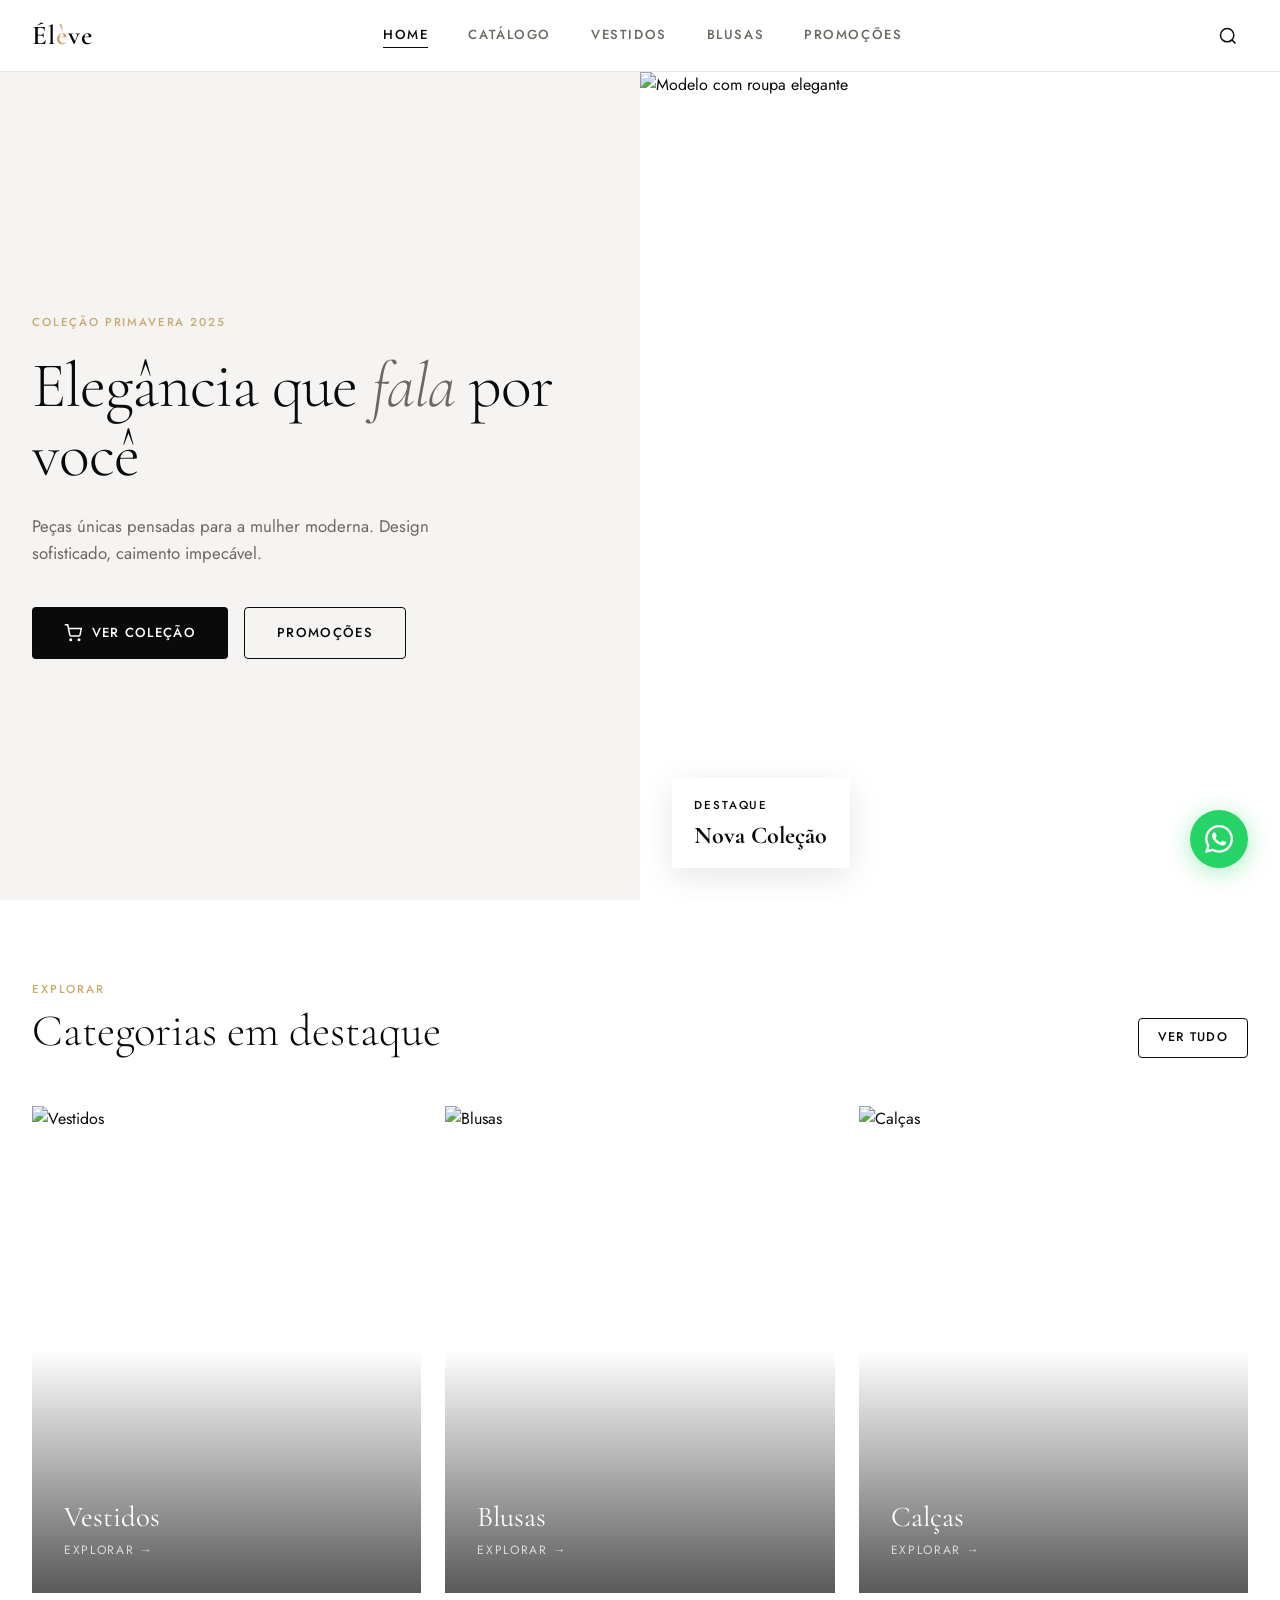
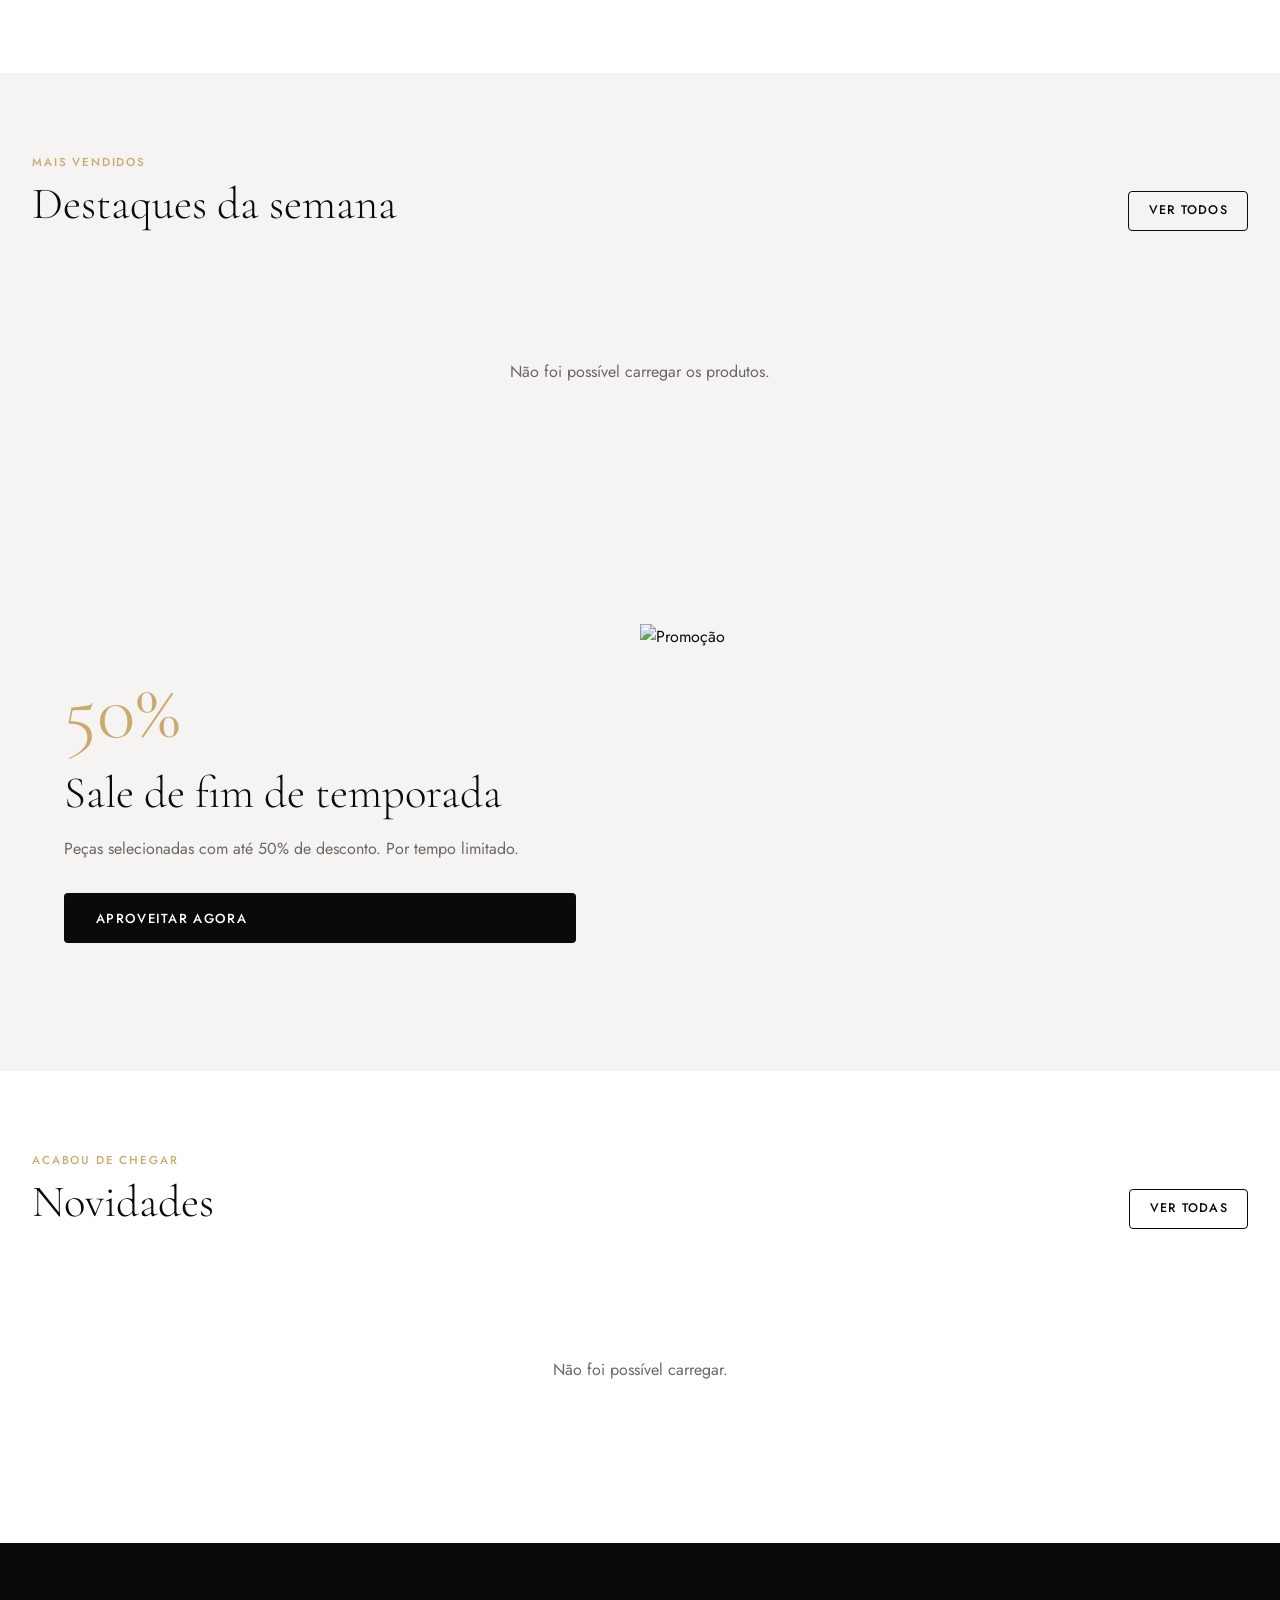
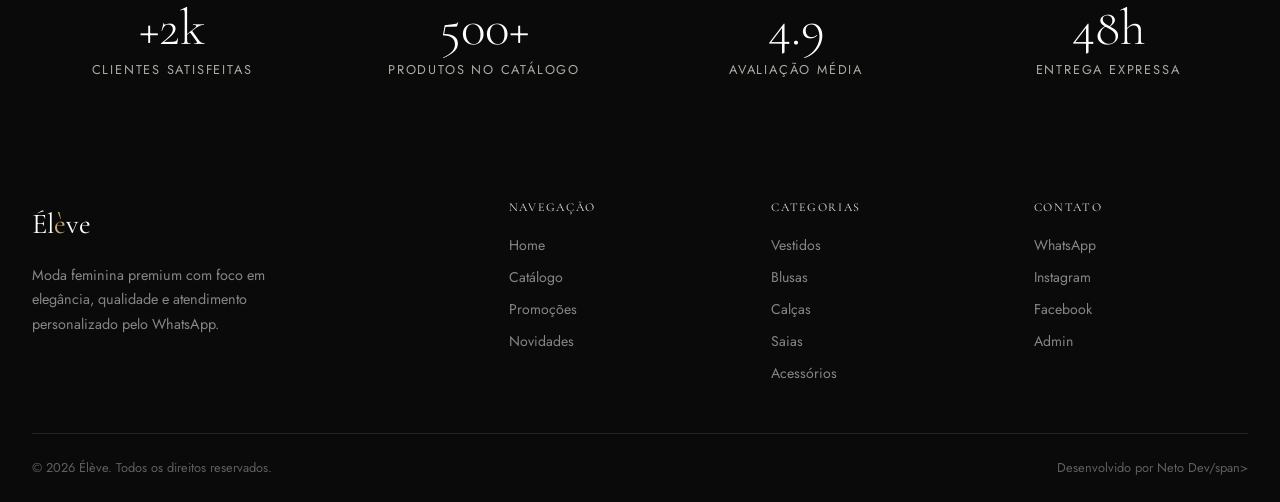
==== commit 5688fefc: "tirando barra de cima" ====
--- a/index.html
+++ b/index.html
@@ -44,23 +44,6 @@
   </nav>
 </header>
 
-<!-- STRIP -->
-<div class="strip">
-  <div class="container strip-inner">
-    <span class="strip-item">
-      <svg width="14" height="14" viewBox="0 0 24 24" fill="none" stroke="currentColor" stroke-width="2"><path d="M5 12h14M12 5l7 7-7 7"/></svg>
-      Frete grátis acima de R$ 299
-    </span>
-    <span class="strip-item">
-      <svg width="14" height="14" viewBox="0 0 24 24" fill="none" stroke="currentColor" stroke-width="2"><polyline points="23 6 13.5 15.5 8.5 10.5 1 18"/><polyline points="17 6 23 6 23 12"/></svg>
-      Nova coleção disponível
-    </span>
-    <span class="strip-item">
-      <svg width="14" height="14" viewBox="0 0 24 24" fill="none" stroke="currentColor" stroke-width="2"><path d="M22 16.92v3a2 2 0 0 1-2.18 2 19.79 19.79 0 0 1-8.63-3.07A19.5 19.5 0 0 1 4.69 12 19.79 19.79 0 0 1 1.61 3.41 2 2 0 0 1 3.6 1.21h3a2 2 0 0 1 2 1.72c.127.96.361 1.903.7 2.81a2 2 0 0 1-.45 2.11L7.91 8.91a16 16 0 0 0 6.07 6.07l.92-.92a2 2 0 0 1 2.11-.45c.907.339 1.85.573 2.81.7A2 2 0 0 1 21.73 17z"/></svg>
-      Atendimento via WhatsApp
-    </span>
-  </div>
-</div>
 
 <!-- HERO -->
 <section class="hero">
@@ -225,8 +208,8 @@
       </div>
     </div>
     <div class="footer-bottom">
-      <span>© 2025 Élève. Todos os direitos reservados.</span>
-      <span>Desenvolvido com ❤ — Powered by Supabase</span>
+      <span>© 2026 Élève. Todos os direitos reservados.</span>
+      <span>Desenvolvido por Neto Dev/span>
     </div>
   </div>
 </footer>
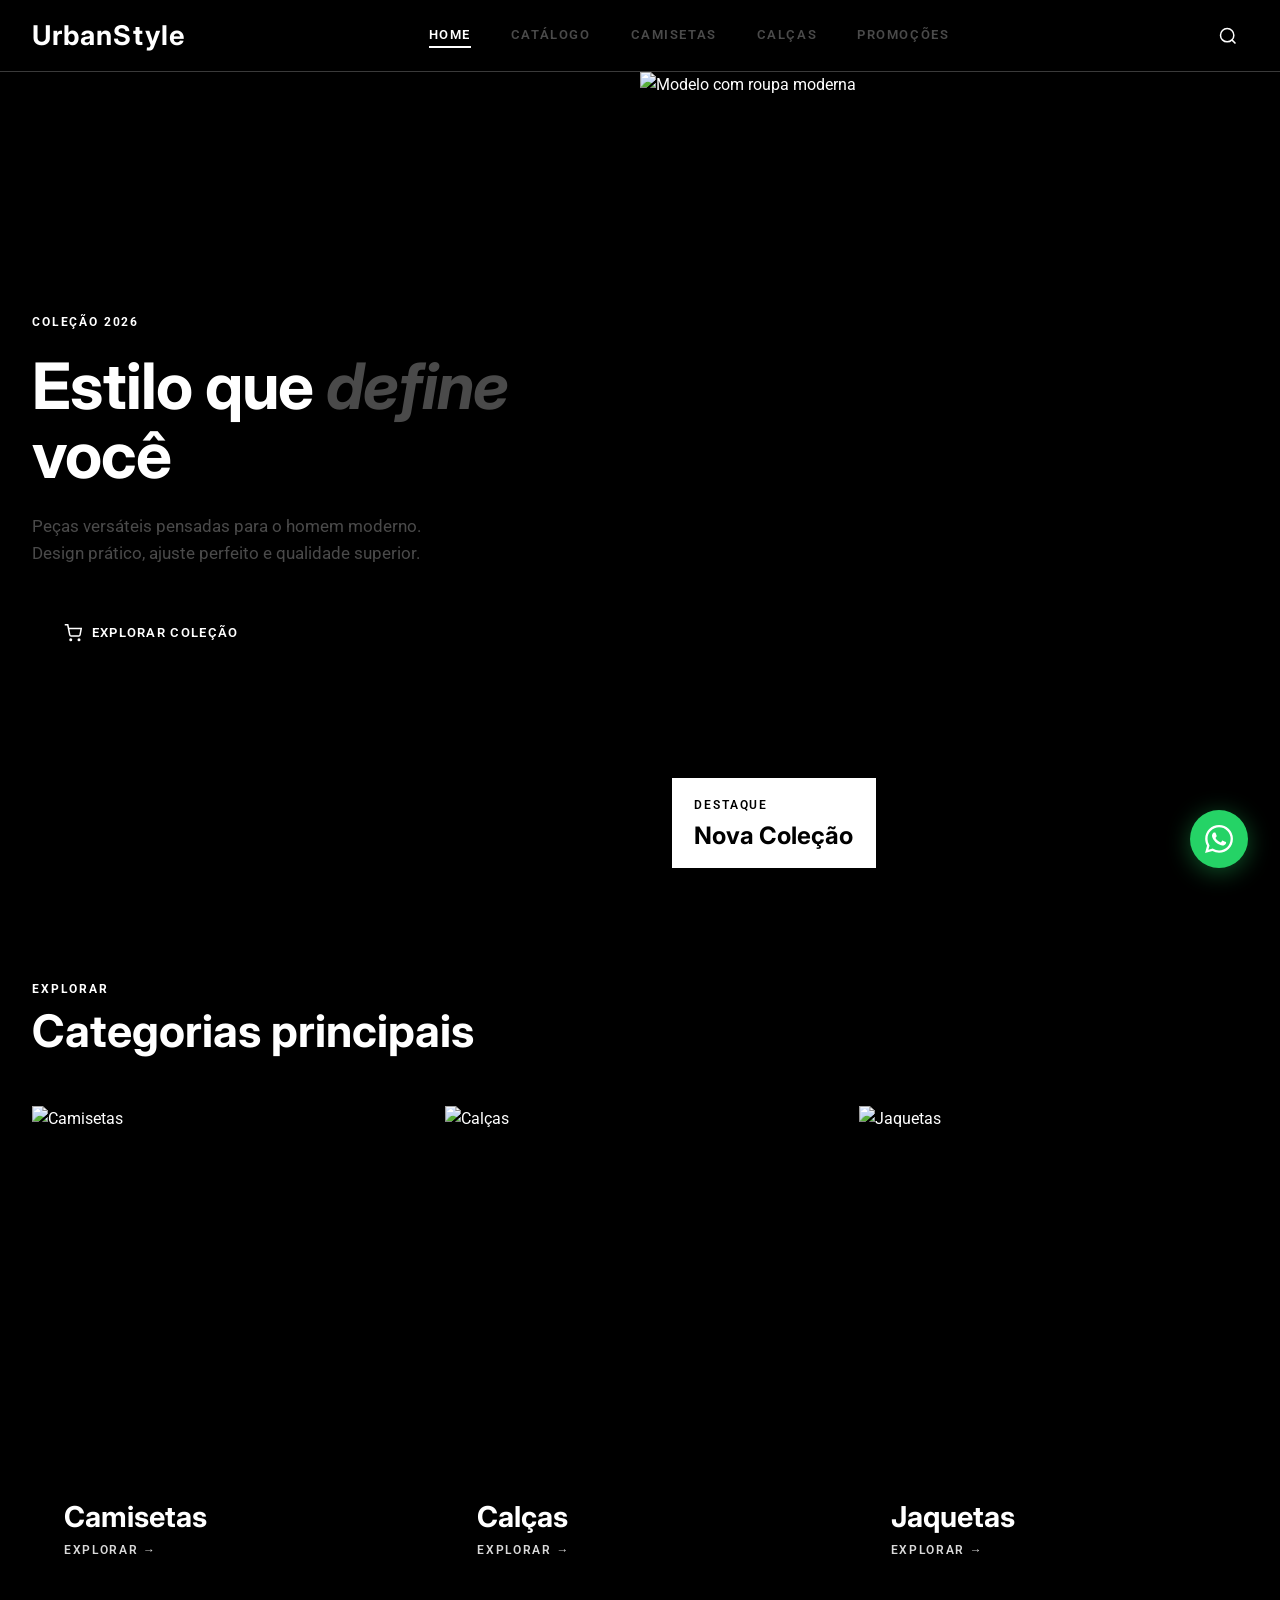
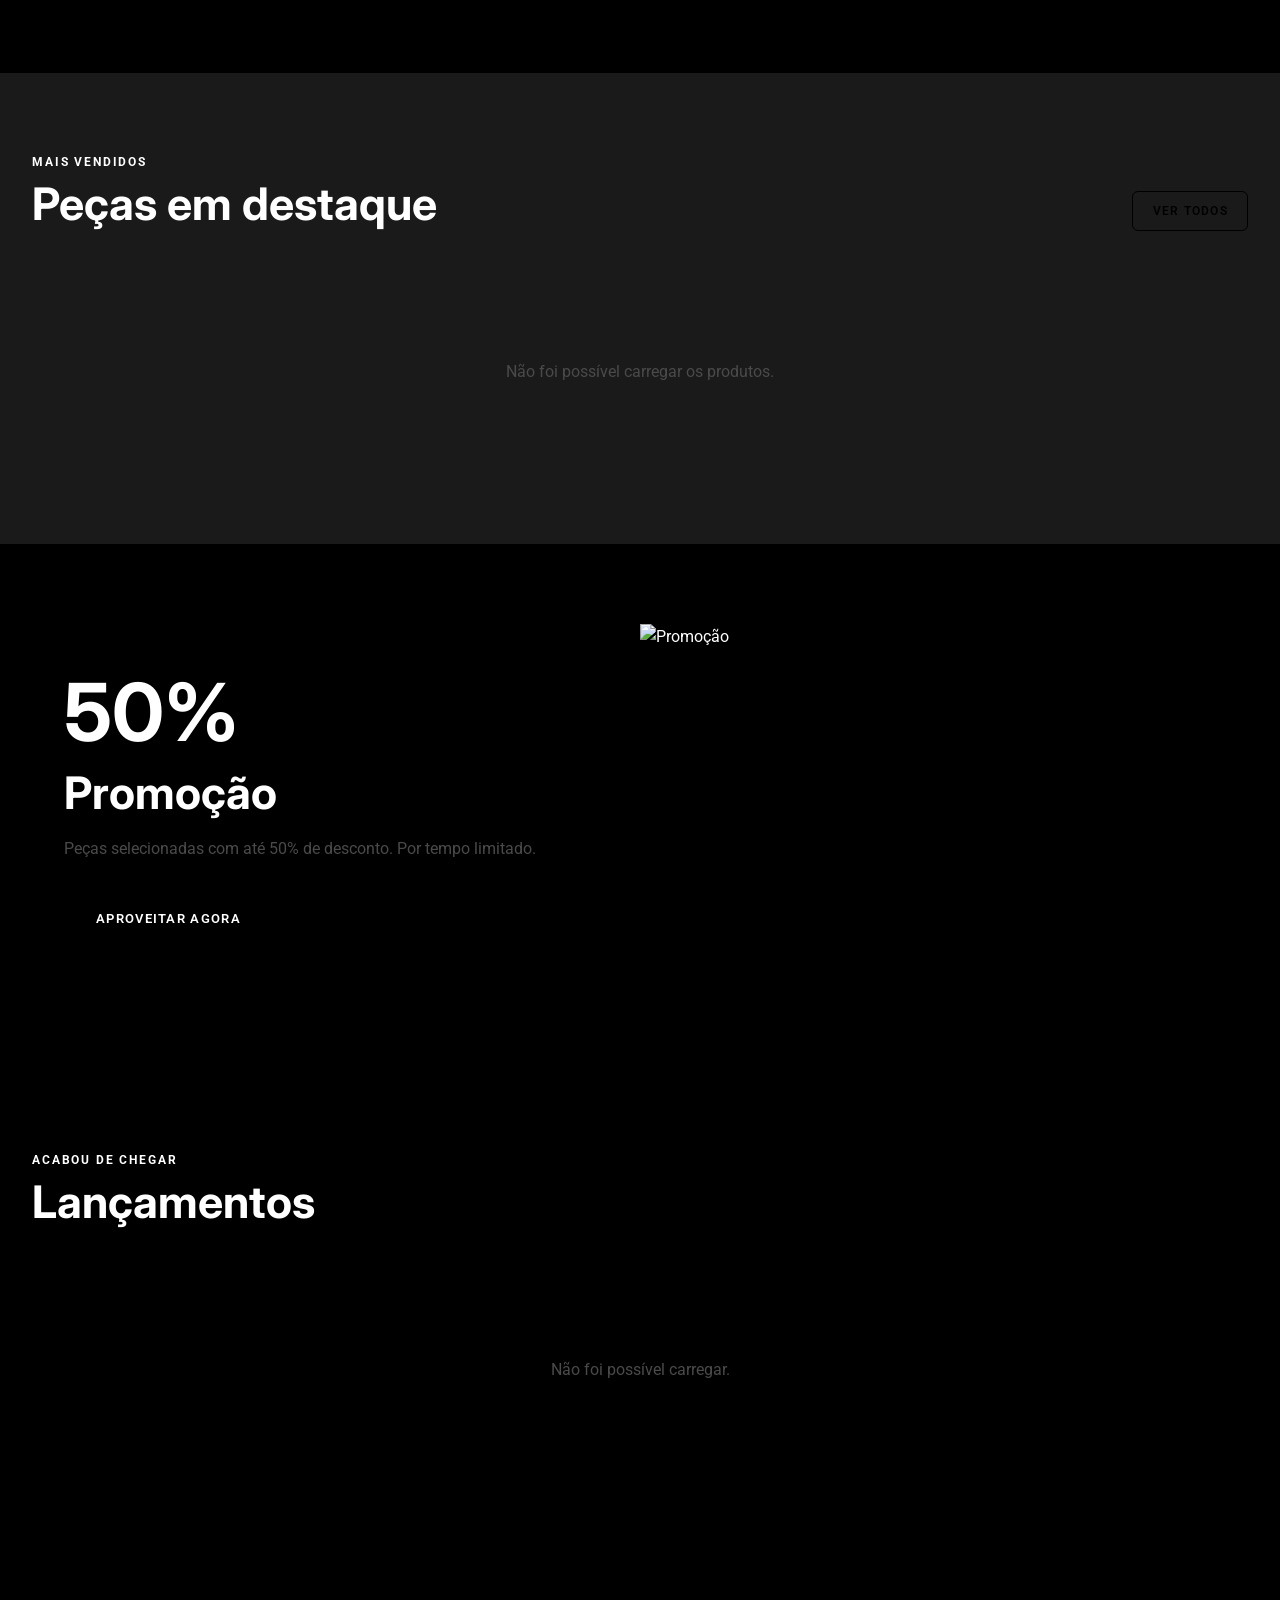
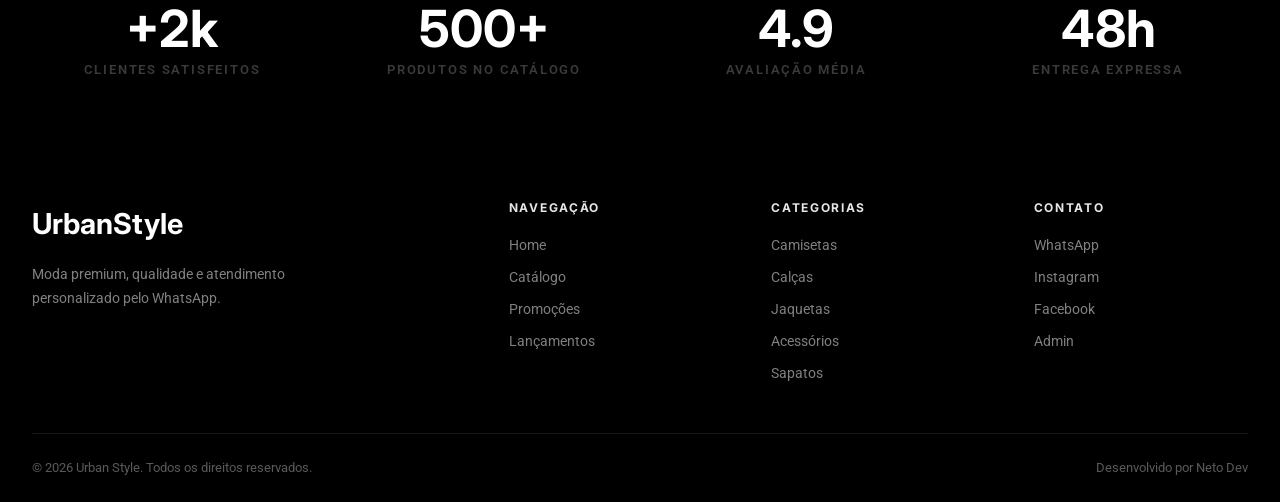
==== commit c937a42d: "mudando estilo" ====
--- a/index.html
+++ b/index.html
@@ -3,8 +3,8 @@
 <head>
   <meta charset="UTF-8">
   <meta name="viewport" content="width=device-width, initial-scale=1.0">
-  <title>Élève — Moda Feminina Premium</title>
-  <meta name="description" content="Descubra a coleção premium da Élève. Roupas femininas com design elegante e qualidade excepcional. Compre pelo WhatsApp com facilidade.">
+  <title>Urban Style — Moda Masculina Premium</title>
+  <meta name="description" content="Descubra a coleção premium da Urban Style. Roupas masculinas com design moderno e qualidade excepcional. Compre pelo WhatsApp com facilidade.">
   <meta name="theme-color" content="#0A0A0A">
   <link rel="stylesheet" href="styles.css">
 </head>
@@ -13,13 +13,13 @@
 <!-- HEADER -->
 <header class="site-header">
   <div class="container nav-inner">
-    <a href="index.html" class="nav-logo">Él<span>è</span>ve</a>
+    <a href="index.html" class="nav-logo">Urban<span>Style</span></a>
 
     <nav class="nav-links">
       <a href="index.html" class="active">Home</a>
       <a href="catalog.html">Catálogo</a>
-      <a href="catalog.html?category=Vestidos">Vestidos</a>
-      <a href="catalog.html?category=Blusas">Blusas</a>
+      <a href="catalog.html?category=Camisetas">Camisetas</a>
+      <a href="catalog.html?category=Calças">Calças</a>
       <a href="catalog.html?promo=1">Promoções</a>
     </nav>
 
@@ -38,8 +38,8 @@
   <nav class="mobile-nav">
     <a href="index.html">Home</a>
     <a href="catalog.html">Catálogo</a>
-    <a href="catalog.html?category=Vestidos">Vestidos</a>
-    <a href="catalog.html?category=Blusas">Blusas</a>
+    <a href="catalog.html?category=Camisetas">Camisetas</a>
+    <a href="catalog.html?category=Calças">Calças</a>
     <a href="catalog.html?promo=1">Promoções</a>
   </nav>
 </header>
@@ -48,21 +48,21 @@
 <!-- HERO -->
 <section class="hero">
   <div class="hero-content">
-    <span class="label hero-eyebrow">Coleção Primavera 2025</span>
+    <span class="label hero-eyebrow">Coleção 2026</span>
     <h1 class="hero-title">
-      Elegância que <em>fala</em> por você
+      Estilo que <em>define</em> você
     </h1>
-    <p class="hero-desc">Peças únicas pensadas para a mulher moderna. Design sofisticado, caimento impecável.</p>
+    <p class="hero-desc">Peças versáteis pensadas para o homem moderno. Design prático, ajuste perfeito e qualidade superior.</p>
     <div class="hero-actions">
       <a href="catalog.html" class="btn btn-primary">
         <svg width="18" height="18" viewBox="0 0 24 24" fill="none" stroke="currentColor" stroke-width="2"><circle cx="9" cy="21" r="1"/><circle cx="20" cy="21" r="1"/><path d="M1 1h4l2.68 13.39a2 2 0 0 0 2 1.61h9.72a2 2 0 0 0 2-1.61L23 6H6"/></svg>
-        Ver coleção
+        Explorar coleção
       </a>
       <a href="catalog.html?promo=1" class="btn btn-outline">Promoções</a>
     </div>
   </div>
   <div class="hero-image-wrap">
-    <img src="https://images.unsplash.com/photo-1515886657613-9f3515b0c78f?w=1200&q=85" alt="Modelo com roupa elegante" loading="eager">
+    <img src="https://hiatto.cdn.magazord.com.br/img/2025/09/produto/19131/01m0031-002-polo-sporttech-ziper-masculina-preta-hiatto-1.png?ims=600x900" alt="Modelo com roupa moderna" loading="eager">
     <div class="hero-image-badge">
       <small class="label">Destaque</small>
       <strong>Nova Coleção</strong>
@@ -76,32 +76,32 @@
     <div class="section-header">
       <div class="section-header-left">
         <p class="label section-label">Explorar</p>
-        <h2 class="section-title">Categorias em destaque</h2>
+        <h2 class="section-title">Categorias principais</h2>
       </div>
       <a href="catalog.html" class="btn btn-outline btn-sm">Ver tudo</a>
     </div>
     <div class="categories-grid">
-      <a href="catalog.html?category=Vestidos" class="category-card">
-        <img src="https://images.unsplash.com/photo-1496747611176-843222e1e57c?w=800&q=80" alt="Vestidos">
+      <a href="catalog.html?category=Camisetas" class="category-card">
+        <img src="https://static.hupishop.com.br/public/hupibikes/imagens/produtos/thumbs/camiseta-columbia-elevated-high-preto-6765b27d2dcf2.jpg" alt="Camisetas">
         <div class="category-card-overlay">
-          <h3 class="category-card-name">Vestidos</h3>
+          <h3 class="category-card-name">Camisetas</h3>
           <span class="category-card-link">Explorar →</span>
         </div>
       </a>
-      <a href="catalog.html?category=Blusas" class="category-card">
-        <img src="https://images.unsplash.com/photo-1434389677669-e08b4cac3105?w=800&q=80" alt="Blusas">
-        <div class="category-card-overlay">
-          <h3 class="category-card-name">Blusas</h3>
-          <span class="category-card-link">Explorar →</span>
-        </div>
-      </a>
       <a href="catalog.html?category=Calças" class="category-card">
-        <img src="https://images.unsplash.com/photo-1541099649105-f69ad21f3246?w=800&q=80" alt="Calças">
+        <img src="https://lojanewold.vtexassets.com/arquivos/ids/158766/calca-masculina-alfaiataria-positano-preto--2-.png.png?v=638786932373670000" alt="Calças">
         <div class="category-card-overlay">
           <h3 class="category-card-name">Calças</h3>
           <span class="category-card-link">Explorar →</span>
         </div>
       </a>
+      <a href="catalog.html?category=Jaquetas" class="category-card">
+        <img src="https://cdn.shoppub.io/cdn-cgi/image/w=1000,h=1000,q=80,f=auto/tdscouros/media/uploads/produtos/foto/ezcaxkzw/d7c3c95f-ef34-4d9f-83c0-00b8ab93775c.jpeg" alt="Jaquetas">
+        <div class="category-card-overlay">
+          <h3 class="category-card-name">Jaquetas</h3>
+          <span class="category-card-link">Explorar →</span>
+        </div>
+      </a>
     </div>
   </div>
 </section>
@@ -112,7 +112,7 @@
     <div class="section-header">
       <div>
         <p class="label section-label">Mais vendidos</p>
-        <h2 class="section-title">Destaques da semana</h2>
+        <h2 class="section-title">Peças em destaque</h2>
       </div>
       <a href="catalog.html" class="btn btn-outline btn-sm">Ver todos</a>
     </div>
@@ -130,12 +130,12 @@
 <section class="promo-banner">
   <div class="promo-banner-content">
     <div class="promo-banner-tag">50%</div>
-    <h2 class="promo-banner-title">Sale de fim de temporada</h2>
+    <h2 class="promo-banner-title">Promoção</h2>
     <p class="promo-banner-desc">Peças selecionadas com até 50% de desconto. Por tempo limitado.</p>
     <a href="catalog.html?promo=1" class="btn btn-primary">Aproveitar agora</a>
   </div>
   <div class="promo-banner-image">
-    <img src="https://images.unsplash.com/photo-1558618666-fcd25c85cd64?w=900&q=80" alt="Promoção" loading="lazy">
+    <img src="https://cdn.awsli.com.br/1274/1274265/produto/257909785/jaqueta-jeans-preta-570053ff-v99xvykd3q.jpg" alt="Promoção" loading="lazy">
   </div>
 </section>
 
@@ -145,9 +145,9 @@
     <div class="section-header">
       <div>
         <p class="label section-label">Acabou de chegar</p>
-        <h2 class="section-title">Novidades</h2>
-      </div>
-      <a href="catalog.html?sort=newest" class="btn btn-outline btn-sm">Ver todas</a>
+        <h2 class="section-title">Lançamentos</h2>
+      </div>
+      <a href="catalog.html?sort=newest" class="btn btn-outline btn-sm">Ver todos</a>
     </div>
     <div class="products-grid" id="new-grid">
       <div class="skeleton-card"><div class="skeleton skeleton-img"></div><div class="skeleton skeleton-text w-80"></div><div class="skeleton skeleton-text w-40"></div></div>
@@ -162,7 +162,7 @@
 <div class="stats-bar">
   <div class="container">
     <div class="stats-grid">
-      <div><div class="stat-number">+2k</div><div class="stat-label">Clientes Satisfeitas</div></div>
+      <div><div class="stat-number">+2k</div><div class="stat-label">Clientes Satisfeitos</div></div>
       <div><div class="stat-number">500+</div><div class="stat-label">Produtos no Catálogo</div></div>
       <div><div class="stat-number">4.9</div><div class="stat-label">Avaliação Média</div></div>
       <div><div class="stat-number">48h</div><div class="stat-label">Entrega Expressa</div></div>
@@ -175,8 +175,8 @@
   <div class="container">
     <div class="footer-grid">
       <div class="footer-brand">
-        <div class="footer-logo">Él<span>è</span>ve</div>
-        <p class="footer-desc">Moda feminina premium com foco em elegância, qualidade e atendimento personalizado pelo WhatsApp.</p>
+        <div class="footer-logo">Urban<span>Style</span></div>
+        <p class="footer-desc">Moda premium, qualidade e atendimento personalizado pelo WhatsApp.</p>
       </div>
       <div>
         <h4 class="footer-col-title">Navegação</h4>
@@ -184,17 +184,17 @@
           <a href="index.html">Home</a>
           <a href="catalog.html">Catálogo</a>
           <a href="catalog.html?promo=1">Promoções</a>
-          <a href="catalog.html?sort=newest">Novidades</a>
+          <a href="catalog.html?sort=newest">Lançamentos</a>
         </div>
       </div>
       <div>
         <h4 class="footer-col-title">Categorias</h4>
         <div class="footer-links">
-          <a href="catalog.html?category=Vestidos">Vestidos</a>
-          <a href="catalog.html?category=Blusas">Blusas</a>
+          <a href="catalog.html?category=Camisetas">Camisetas</a>
           <a href="catalog.html?category=Calças">Calças</a>
-          <a href="catalog.html?category=Saias">Saias</a>
+          <a href="catalog.html?category=Jaquetas">Jaquetas</a>
           <a href="catalog.html?category=Acessórios">Acessórios</a>
+          <a href="catalog.html?category=Sapatos">Sapatos</a>
         </div>
       </div>
       <div>
@@ -208,8 +208,8 @@
       </div>
     </div>
     <div class="footer-bottom">
-      <span>© 2026 Élève. Todos os direitos reservados.</span>
-      <span>Desenvolvido por Neto Dev/span>
+      <span>© 2026 Urban Style. Todos os direitos reservados.</span>
+      <span>Desenvolvido por Neto Dev</span>
     </div>
   </div>
 </footer>
@@ -222,4 +222,4 @@
 <script src="config.js"></script>
 <script src="home.js"></script>
 </body>
-</html>+</html>
--- a/styles.css
+++ b/styles.css
@@ -1,9 +1,9 @@
 /* =============================================
    LOJA DE ROUPAS — STYLES.CSS
-   Design: Editorial Luxury Fashion
+   Design: Masculine Urban Style
    ============================================= */
 
-@import url('https://fonts.googleapis.com/css2?family=Cormorant+Garamond:ital,wght@0,300;0,400;0,500;0,600;1,300;1,400&family=Jost:wght@300;400;500;600&display=swap');
+@import url('https://fonts.googleapis.com/css2?family=Inter:wght@300;400;500;600;700&family=Roboto:wght@300;400;500;700&display=swap');
 
 /* ─── RESET & BASE ─── */
 *, *::before, *::after {
@@ -12,23 +12,23 @@
 }
 
 :root {
-  --black:     #0A0A0A;
+  --black:     #000000;
   --white:     #FFFFFF;
-  --gray-100:  #F5F4F2;
-  --gray-200:  #E8E6E1;
-  --gray-400:  #AEAAA3;
-  --gray-600:  #6B6762;
-  --accent:    #C9A96E;
-  --danger:    #C0392B;
-  --success:   #27AE60;
-
-  --font-display: 'Cormorant Garamond', Georgia, serif;
-  --font-body:    'Jost', sans-serif;
-
-  --radius:    4px;
-  --shadow-sm: 0 2px 12px rgba(0,0,0,.06);
-  --shadow-md: 0 8px 32px rgba(0,0,0,.10);
-  --shadow-lg: 0 20px 60px rgba(0,0,0,.14);
+  --gray-100:  #1A1A1A;
+  --gray-200:  #2A2A2A;
+  --gray-400:  #3A3A3A;
+  --gray-600:  #4A4A4A;
+  --accent:    #FFFFFF;
+  --danger:    #FF4444;
+  --success:   #44FF44;
+
+  --font-display: 'Inter', sans-serif;
+  --font-body:    'Roboto', sans-serif;
+
+  --radius:    6px;
+  --shadow-sm: 0 2px 12px rgba(0,0,0,.08);
+  --shadow-md: 0 8px 32px rgba(0,0,0,.12);
+  --shadow-lg: 0 20px 60px rgba(0,0,0,.15);
 
   --nav-h:     72px;
   --transition: .28s cubic-bezier(.4,0,.2,1);
@@ -38,8 +38,8 @@
 
 body {
   font-family: var(--font-body);
-  background: var(--white);
-  color: var(--black);
+  background: var(--black);
+  color: var(--white);
   line-height: 1.6;
   overflow-x: hidden;
   -webkit-font-smoothing: antialiased;
@@ -57,22 +57,22 @@
 ::-webkit-scrollbar-thumb { background: var(--gray-400); border-radius: 3px; }
 
 /* ─── TYPOGRAPHY ─── */
-h1, h2, h3, h4 { font-family: var(--font-display); font-weight: 400; line-height: 1.15; }
-.display { font-family: var(--font-display); font-size: clamp(3rem, 7vw, 6.5rem); font-weight: 300; letter-spacing: -.01em; }
-.label { font-size: .72rem; letter-spacing: .16em; text-transform: uppercase; font-weight: 500; }
-.section-title { font-family: var(--font-display); font-size: clamp(1.8rem, 3.5vw, 2.8rem); font-weight: 300; }
+h1, h2, h3, h4 { font-family: var(--font-display); font-weight: 700; line-height: 1.15; }
+.display { font-family: var(--font-display); font-size: clamp(3rem, 7vw, 6.5rem); font-weight: 700; letter-spacing: -.01em; }
+.label { font-size: .72rem; letter-spacing: .16em; text-transform: uppercase; font-weight: 600; }
+.section-title { font-family: var(--font-display); font-size: clamp(1.8rem, 3.5vw, 2.8rem); font-weight: 700; }
 
 /* ─── LAYOUT ─── */
 .container { max-width: 1360px; margin: 0 auto; padding: 0 2rem; }
-.section { padding: 80px 0; }
+.section { padding: 80px 0; background: var(--black); }
 
 /* ─── HEADER / NAV ─── */
 .site-header {
   position: fixed; top: 0; left: 0; right: 0; z-index: 900;
   height: var(--nav-h);
-  background: rgba(255,255,255,.94);
+  background: rgba(0,0,0,.99);
   backdrop-filter: blur(12px);
-  border-bottom: 1px solid var(--gray-200);
+  border-bottom: 1px solid var(--gray-400);
   transition: var(--transition);
 }
 .site-header.scrolled { box-shadow: var(--shadow-sm); }
@@ -85,23 +85,24 @@
 
 .nav-logo {
   font-family: var(--font-display);
-  font-size: 1.7rem; font-weight: 600;
+  font-size: 1.7rem; font-weight: 700;
   letter-spacing: .04em;
   white-space: nowrap;
-}
-.nav-logo span { color: var(--accent); }
+  color: var(--white);
+}
+.nav-logo span { color: var(--white); }
 
 .nav-links { display: flex; gap: 2.5rem; }
 .nav-links a {
-  font-size: .82rem; letter-spacing: .12em; text-transform: uppercase; font-weight: 500;
+  font-size: .82rem; letter-spacing: .12em; text-transform: uppercase; font-weight: 600;
   color: var(--gray-600); transition: color var(--transition);
   position: relative; padding-bottom: 3px;
 }
 .nav-links a::after {
   content: ''; position: absolute; bottom: 0; left: 0; right: 100%;
-  height: 1px; background: var(--black); transition: right var(--transition);
-}
-.nav-links a:hover, .nav-links a.active { color: var(--black); }
+  height: 2px; background: var(--white); transition: right var(--transition);
+}
+.nav-links a:hover, .nav-links a.active { color: var(--white); }
 .nav-links a:hover::after, .nav-links a.active::after { right: 0; }
 
 .nav-actions { display: flex; align-items: center; gap: 1rem; }
@@ -122,26 +123,26 @@
   width: 40px; height: 40px; border-radius: 50%;
   display: flex; align-items: center; justify-content: center;
   transition: background var(--transition);
-  color: var(--black);
-}
-.nav-btn:hover { background: var(--gray-100); }
+  color: var(--white);
+}
+.nav-btn:hover { background: var(--gray-400); }
 .nav-btn svg { width: 20px; height: 20px; }
 
 .hamburger { display: none; flex-direction: column; gap: 5px; padding: 8px; }
 .hamburger span {
-  width: 24px; height: 1.5px; background: var(--black);
+  width: 24px; height: 1.5px; background: var(--white);
   transition: var(--transition); display: block;
 }
 
 /* Mobile Nav */
 .mobile-nav {
   display: none; position: fixed; top: var(--nav-h); left: 0; right: 0;
-  background: var(--white); border-bottom: 1px solid var(--gray-200);
+  background: var(--black); border-bottom: 1px solid var(--gray-400);
   padding: 1.5rem 2rem; z-index: 899; flex-direction: column; gap: 1rem;
   box-shadow: var(--shadow-md);
 }
 .mobile-nav.open { display: flex; }
-.mobile-nav a { font-size: 1rem; font-weight: 400; padding: .5rem 0; border-bottom: 1px solid var(--gray-100); }
+.mobile-nav a { font-size: 1rem; font-weight: 500; padding: .5rem 0; border-bottom: 1px solid var(--gray-400); color: var(--white); }
 
 /* ─── HERO ─── */
 .hero {
@@ -153,14 +154,15 @@
 .hero-content {
   display: flex; flex-direction: column; justify-content: center;
   padding: 5rem 5rem 5rem 2rem;
-  background: var(--gray-100);
-}
-.hero-eyebrow { color: var(--accent); margin-bottom: 1.2rem; }
+  background: var(--black);
+}
+.hero-eyebrow { color: var(--white); margin-bottom: 1.2rem; font-weight: 700; }
 .hero-title {
   font-family: var(--font-display);
-  font-size: clamp(2.8rem, 5vw, 5.5rem); font-weight: 300;
+  font-size: clamp(2.8rem, 5vw, 5.5rem); font-weight: 700;
   line-height: 1.08; margin-bottom: 1.5rem;
   letter-spacing: -.015em;
+  color: var(--white);
 }
 .hero-title em { font-style: italic; color: var(--gray-600); }
 .hero-desc { color: var(--gray-600); font-size: 1.05rem; max-width: 400px; margin-bottom: 2.5rem; }
@@ -177,15 +179,15 @@
 .hero-image-badge {
   position: absolute; bottom: 2rem; left: 2rem;
   background: var(--white); padding: .8rem 1.4rem;
-  box-shadow: var(--shadow-md);
-}
-.hero-image-badge strong { display: block; font-family: var(--font-display); font-size: 1.5rem; }
+  box-shadow: var(--shadow-md); color: var(--black);
+}
+.hero-image-badge strong { display: block; font-family: var(--font-display); font-size: 1.5rem; font-weight: 700; color: var(--black); }
 
 /* ─── BUTTONS ─── */
 .btn {
   display: inline-flex; align-items: center; gap: .6rem;
   padding: .9rem 2rem; font-size: .82rem; letter-spacing: .1em;
-  text-transform: uppercase; font-weight: 500;
+  text-transform: uppercase; font-weight: 600;
   border-radius: var(--radius); transition: var(--transition);
   white-space: nowrap;
 }
@@ -202,10 +204,10 @@
   background: var(--black); color: var(--white); transform: translateY(-1px);
 }
 .btn-accent {
-  background: var(--accent); color: var(--white);
+  background: var(--black); color: var(--white);
 }
 .btn-accent:hover {
-  background: #b8935a; transform: translateY(-1px); box-shadow: var(--shadow-md);
+  background: #222; transform: translateY(-1px); box-shadow: var(--shadow-md);
 }
 .btn-whatsapp {
   background: #25D366; color: var(--white);
@@ -242,7 +244,7 @@
 .strip {
   background: var(--black); color: var(--white);
   padding: .7rem 0; text-align: center;
-  font-size: .78rem; letter-spacing: .14em; text-transform: uppercase;
+  font-size: .78rem; letter-spacing: .14em; text-transform: uppercase; font-weight: 600;
 }
 .strip-inner { display: flex; justify-content: center; gap: 3rem; flex-wrap: wrap; }
 .strip-item { display: flex; align-items: center; gap: .5rem; }
@@ -253,7 +255,7 @@
 }
 .product-card-image {
   aspect-ratio: 3/4; overflow: hidden;
-  background: var(--gray-100);
+  background: var(--gray-200);
   margin-bottom: 1rem;
   position: relative;
 }
@@ -266,18 +268,18 @@
 .product-card-badge {
   position: absolute; top: .75rem; left: .75rem;
   padding: .3rem .75rem;
-  font-size: .7rem; letter-spacing: .1em; text-transform: uppercase; font-weight: 600;
+  font-size: .7rem; letter-spacing: .1em; text-transform: uppercase; font-weight: 700;
   border-radius: 2px;
 }
 .badge-promo { background: var(--black); color: var(--white); }
-.badge-novo  { background: var(--accent); color: var(--white); }
+.badge-novo  { background: var(--black); color: var(--white); }
 .badge-esgotado { background: var(--gray-400); color: var(--white); }
 
 .product-card-action {
   position: absolute; bottom: 0; left: 0; right: 0;
-  background: rgba(10,10,10,.88); color: var(--white);
+  background: rgba(10,10,10,.95); color: var(--white);
   padding: .85rem; text-align: center;
-  font-size: .78rem; letter-spacing: .12em; text-transform: uppercase;
+  font-size: .78rem; letter-spacing: .12em; text-transform: uppercase; font-weight: 600;
   transform: translateY(100%); transition: transform .32s ease;
 }
 .product-card:hover .product-card-action { transform: translateY(0); }
@@ -285,12 +287,13 @@
 .product-card-info { padding: 0 .25rem; }
 .product-card-name {
   font-family: var(--font-display); font-size: 1.1rem;
-  font-weight: 400; margin-bottom: .3rem;
+  font-weight: 600; margin-bottom: .3rem;
   white-space: nowrap; overflow: hidden; text-overflow: ellipsis;
+  color: var(--white);
 }
 .product-card-price { display: flex; align-items: center; gap: .6rem; }
 .price-old { color: var(--gray-400); text-decoration: line-through; font-size: .88rem; }
-.price-new { font-weight: 600; font-size: 1rem; }
+.price-new { font-weight: 700; font-size: 1rem; color: var(--white); }
 .price-promo { color: var(--danger); }
 
 /* ─── GRID ─── */
@@ -300,13 +303,13 @@
   gap: 2rem;
 }
 
-/* ─── SECTIONS ─── */
+/* ─── SECTION HEADER ─── */
 .section-header {
   display: flex; align-items: flex-end; justify-content: space-between;
   margin-bottom: 3rem;
 }
 .section-header-left { }
-.section-label { color: var(--accent); margin-bottom: .5rem; }
+.section-label { color: var(--white); margin-bottom: .5rem; font-weight: 700; }
 
 /* ─── CATEGORY CARDS ─── */
 .categories-grid {
@@ -322,25 +325,25 @@
 .category-card:hover img { transform: scale(1.08); }
 .category-card-overlay {
   position: absolute; inset: 0;
-  background: linear-gradient(to top, rgba(0,0,0,.65) 0%, transparent 50%);
+  background: linear-gradient(to top, rgba(0,0,0,.7) 0%, transparent 50%);
   display: flex; flex-direction: column; justify-content: flex-end;
   padding: 2rem;
 }
 .category-card-name {
   font-family: var(--font-display);
-  font-size: 1.8rem; color: var(--white); font-weight: 400;
+  font-size: 1.8rem; color: var(--white); font-weight: 700;
   margin-bottom: .5rem;
 }
 .category-card-link {
   font-size: .75rem; letter-spacing: .14em; text-transform: uppercase;
-  color: rgba(255,255,255,.75); display: inline-flex; align-items: center; gap: .4rem;
-  transition: color var(--transition);
+  color: rgba(255,255,255,.85); display: inline-flex; align-items: center; gap: .4rem;
+  transition: color var(--transition); font-weight: 600;
 }
 .category-card:hover .category-card-link { color: var(--white); }
 
 /* ─── PROMO BANNER ─── */
 .promo-banner {
-  background: var(--gray-100); padding: 80px 0;
+  background: var(--black); padding: 80px 0;
   display: grid; grid-template-columns: 1fr 1fr; gap: 0;
   overflow: hidden;
 }
@@ -349,13 +352,13 @@
   padding: 3rem 4rem;
 }
 .promo-banner-tag {
-  font-size: 5rem; color: var(--accent);
-  font-family: var(--font-display); font-weight: 300; line-height: 1;
+  font-size: 5rem; color: var(--white);
+  font-family: var(--font-display); font-weight: 700; line-height: 1;
   margin-bottom: 1rem;
 }
 .promo-banner-title {
-  font-size: clamp(2rem, 3.5vw, 3rem); font-weight: 300;
-  margin-bottom: 1rem;
+  font-size: clamp(2rem, 3.5vw, 3rem); font-weight: 700;
+  margin-bottom: 1rem; color: var(--white);
 }
 .promo-banner-desc { color: var(--gray-600); margin-bottom: 2rem; }
 .promo-banner-image { overflow: hidden; }
@@ -371,52 +374,55 @@
 }
 .stat-number {
   font-family: var(--font-display);
-  font-size: 3.2rem; font-weight: 300; line-height: 1;
-  margin-bottom: .4rem;
-}
-.stat-label { font-size: .8rem; letter-spacing: .14em; text-transform: uppercase; color: var(--gray-400); }
+  font-size: 3.2rem; font-weight: 700; line-height: 1;
+  margin-bottom: .4rem; color: var(--white);
+}
+.stat-label { font-size: .8rem; letter-spacing: .14em; text-transform: uppercase; color: var(--gray-400); font-weight: 600; }
 
 /* ─── CATALOG PAGE ─── */
 .catalog-hero {
-  background: var(--gray-100); padding: 60px 0;
+  background: var(--black); padding: 60px 0;
   margin-top: var(--nav-h);
 }
 .catalog-hero-title {
   font-family: var(--font-display); font-size: clamp(2.5rem, 5vw, 4.5rem);
-  font-weight: 300; margin-bottom: .5rem;
+  font-weight: 700; margin-bottom: .5rem; color: var(--white);
 }
 .catalog-hero-breadcrumb {
   font-size: .8rem; color: var(--gray-400); letter-spacing: .06em;
   display: flex; align-items: center; gap: .5rem;
 }
-.catalog-hero-breadcrumb a:hover { color: var(--black); }
+.catalog-hero-breadcrumb a:hover { color: var(--white); }
 
 .catalog-layout { display: grid; grid-template-columns: 260px 1fr; gap: 3rem; align-items: start; }
 
 /* FILTERS SIDEBAR */
 .filters-sidebar {
   position: sticky; top: calc(var(--nav-h) + 1.5rem);
-  background: var(--white);
+  background: var(--black);
+  border: 1px solid var(--gray-400);
+  padding: 1.5rem;
+  border-radius: var(--radius);
 }
 .filters-header {
   display: flex; align-items: center; justify-content: space-between;
-  padding-bottom: 1rem; border-bottom: 1px solid var(--gray-200);
+  padding-bottom: 1rem; border-bottom: 1px solid var(--gray-400);
   margin-bottom: 1.5rem;
 }
-.filters-header h3 { font-family: var(--font-body); font-size: .9rem; letter-spacing: .1em; text-transform: uppercase; font-weight: 500; }
+.filters-header h3 { font-family: var(--font-body); font-size: .9rem; letter-spacing: .1em; text-transform: uppercase; font-weight: 700; color: var(--white); }
 .filters-clear { font-size: .8rem; color: var(--gray-400); cursor: pointer; transition: color var(--transition); }
 .filters-clear:hover { color: var(--danger); }
 
 .filter-group { margin-bottom: 1.8rem; }
 .filter-group-title {
   font-size: .78rem; letter-spacing: .12em; text-transform: uppercase;
-  font-weight: 500; color: var(--gray-600); margin-bottom: .8rem;
+  font-weight: 700; color: var(--white); margin-bottom: .8rem;
 }
 .filter-options { display: flex; flex-wrap: wrap; gap: .5rem; }
 .filter-chip {
-  padding: .35rem .85rem; border: 1px solid var(--gray-200);
+  padding: .35rem .85rem; border: 1px solid var(--gray-400);
   border-radius: 2px; font-size: .82rem; cursor: pointer;
-  transition: var(--transition); background: var(--white); color: var(--gray-600);
+  transition: var(--transition); background: transparent; color: var(--gray-600); font-weight: 600;
 }
 .filter-chip:hover, .filter-chip.active {
   border-color: var(--black); background: var(--black); color: var(--white);
@@ -433,11 +439,11 @@
 }
 .search-input-wrap input {
   width: 100%; padding: .75rem 2.8rem .75rem 1rem;
-  border: 1px solid var(--gray-200); border-radius: var(--radius);
-  font-size: .9rem; outline: none; background: var(--gray-100);
+  border: 1px solid var(--gray-400); border-radius: var(--radius);
+  font-size: .9rem; outline: none; background: var(--black); color: var(--white);
   transition: border-color var(--transition);
 }
-.search-input-wrap input:focus { border-color: var(--black); background: var(--white); }
+.search-input-wrap input:focus { border-color: var(--gray-600); background: var(--black); }
 .search-input-wrap svg {
   position: absolute; right: .9rem; top: 50%; transform: translateY(-50%);
   width: 18px; height: 18px; color: var(--gray-400); pointer-events: none;
@@ -450,8 +456,8 @@
 }
 .catalog-count { font-size: .88rem; color: var(--gray-600); }
 .catalog-sort select {
-  padding: .5rem 1rem; border: 1px solid var(--gray-200);
-  background: var(--white); font-size: .85rem; outline: none;
+  padding: .5rem 1rem; border: 1px solid var(--gray-400);
+  background: var(--black); font-size: .85rem; outline: none; color: var(--white);
   cursor: pointer; border-radius: var(--radius);
 }
 
@@ -467,7 +473,7 @@
 /* GALLERY */
 .product-gallery { position: sticky; top: calc(var(--nav-h) + 2rem); }
 .gallery-main {
-  aspect-ratio: 3/4; overflow: hidden; background: var(--gray-100);
+  aspect-ratio: 3/4; overflow: hidden; background: var(--gray-200);
   margin-bottom: 1rem; cursor: zoom-in;
   position: relative;
 }
@@ -479,7 +485,7 @@
 .gallery-thumbs { display: flex; gap: .75rem; }
 .gallery-thumb {
   aspect-ratio: 3/4; width: 80px; flex-shrink: 0;
-  overflow: hidden; background: var(--gray-100); cursor: pointer;
+  overflow: hidden; background: var(--gray-200); cursor: pointer;
   border: 2px solid transparent; transition: var(--transition);
 }
 .gallery-thumb:hover, .gallery-thumb.active { border-color: var(--black); }
@@ -488,20 +494,20 @@
 /* PRODUCT INFO */
 .product-info { }
 .product-breadcrumb { font-size: .8rem; color: var(--gray-400); margin-bottom: 1.5rem; display: flex; gap: .5rem; align-items: center; }
-.product-breadcrumb a:hover { color: var(--black); }
-.product-category-tag { color: var(--accent); margin-bottom: .5rem; }
+.product-breadcrumb a:hover { color: var(--white); }
+.product-category-tag { color: var(--white); margin-bottom: .5rem; font-weight: 700; }
 .product-name {
   font-family: var(--font-display);
-  font-size: clamp(1.8rem, 3vw, 2.8rem); font-weight: 400;
-  margin-bottom: 1rem;
+  font-size: clamp(1.8rem, 3vw, 2.8rem); font-weight: 700;
+  margin-bottom: 1rem; color: var(--white);
 }
 .product-pricing { display: flex; align-items: center; gap: 1rem; margin-bottom: 1.5rem; }
-.product-price-current { font-size: 1.8rem; font-weight: 600; }
-.product-price-promo { color: var(--danger); font-size: 1.8rem; font-weight: 600; }
+.product-price-current { font-size: 1.8rem; font-weight: 700; color: var(--white); }
+.product-price-promo { color: var(--danger); font-size: 1.8rem; font-weight: 700; }
 .product-price-old { font-size: 1.1rem; color: var(--gray-400); text-decoration: line-through; }
 .product-discount-badge {
   background: var(--danger); color: var(--white);
-  padding: .25rem .6rem; font-size: .8rem; font-weight: 600; border-radius: 2px;
+  padding: .25rem .6rem; font-size: .8rem; font-weight: 700; border-radius: 2px;
 }
 
 .product-stock { display: flex; align-items: center; gap: .5rem; margin-bottom: 1.5rem; }
@@ -511,46 +517,46 @@
 .stock-dot.red    { background: var(--danger); }
 .stock-text { font-size: .85rem; color: var(--gray-600); }
 
-.product-divider { height: 1px; background: var(--gray-200); margin: 1.5rem 0; }
-
-.size-label { font-size: .8rem; letter-spacing: .12em; text-transform: uppercase; font-weight: 500; margin-bottom: .8rem; display: flex; justify-content: space-between; }
-.size-guide { color: var(--accent); cursor: pointer; }
+.product-divider { height: 1px; background: var(--gray-400); margin: 1.5rem 0; }
+
+.size-label { font-size: .8rem; letter-spacing: .12em; text-transform: uppercase; font-weight: 700; margin-bottom: .8rem; display: flex; justify-content: space-between; color: var(--white); }
+.size-guide { color: var(--white); cursor: pointer; }
 .sizes-grid { display: flex; flex-wrap: wrap; gap: .6rem; margin-bottom: 1.5rem; }
 .size-btn {
   min-width: 52px; height: 44px; padding: 0 .8rem;
-  border: 1.5px solid var(--gray-200); border-radius: 3px;
-  font-size: .88rem; font-weight: 500; cursor: pointer;
-  transition: var(--transition); background: var(--white);
+  border: 1.5px solid var(--gray-400); border-radius: 3px;
+  font-size: .88rem; font-weight: 600; cursor: pointer;
+  transition: var(--transition); background: transparent; color: var(--white);
   display: flex; align-items: center; justify-content: center;
 }
-.size-btn:hover:not(:disabled) { border-color: var(--black); }
+.size-btn:hover:not(:disabled) { border-color: var(--white); }
 .size-btn.selected { background: var(--black); color: var(--white); border-color: var(--black); }
 .size-btn:disabled { color: var(--gray-400); border-color: var(--gray-200); cursor: not-allowed; text-decoration: line-through; }
 
 .quantity-selector {
   display: flex; align-items: center; gap: 1rem; margin-bottom: 1.5rem;
 }
-.qty-label { font-size: .8rem; letter-spacing: .12em; text-transform: uppercase; font-weight: 500; }
-.qty-controls { display: flex; align-items: center; gap: 0; border: 1px solid var(--gray-200); border-radius: 3px; overflow: hidden; }
+.qty-label { font-size: .8rem; letter-spacing: .12em; text-transform: uppercase; font-weight: 700; color: var(--white); }
+.qty-controls { display: flex; align-items: center; gap: 0; border: 1px solid var(--gray-400); border-radius: 3px; overflow: hidden; }
 .qty-btn {
-  width: 40px; height: 40px; font-size: 1.2rem;
+  width: 40px; height: 40px; font-size: 1.2rem; color: var(--white);
   display: flex; align-items: center; justify-content: center;
   transition: background var(--transition);
 }
-.qty-btn:hover { background: var(--gray-100); }
-.qty-value { width: 50px; text-align: center; font-weight: 500; border-left: 1px solid var(--gray-200); border-right: 1px solid var(--gray-200); height: 40px; display: flex; align-items: center; justify-content: center; }
+.qty-btn:hover { background: var(--gray-600); }
+.qty-value { width: 50px; text-align: center; font-weight: 700; border-left: 1px solid var(--gray-400); border-right: 1px solid var(--gray-400); height: 40px; display: flex; align-items: center; justify-content: center; color: var(--white); }
 
 .product-cta { display: flex; flex-direction: column; gap: .75rem; margin-bottom: 2rem; }
 
 .product-description { margin-top: 2rem; }
 .product-description h4 {
-  font-size: .8rem; letter-spacing: .12em; text-transform: uppercase; font-weight: 500;
-  margin-bottom: .8rem; padding-bottom: .6rem; border-bottom: 1px solid var(--gray-200);
+  font-size: .8rem; letter-spacing: .12em; text-transform: uppercase; font-weight: 700;
+  margin-bottom: .8rem; padding-bottom: .6rem; border-bottom: 1px solid var(--gray-400); color: var(--white);
 }
 .product-description p { color: var(--gray-600); font-size: .95rem; line-height: 1.75; }
 
 /* ─── ADMIN PANEL ─── */
-.admin-body { background: #F0EEE9; min-height: 100vh; }
+.admin-body { background: var(--gray-100); min-height: 100vh; }
 
 .admin-sidebar {
   position: fixed; left: 0; top: 0; bottom: 0; width: 240px;
@@ -559,25 +565,25 @@
 }
 .admin-brand {
   padding: 1.5rem 1.5rem;
-  font-family: var(--font-display); font-size: 1.4rem;
+  font-family: var(--font-display); font-size: 1.4rem; font-weight: 700;
   border-bottom: 1px solid rgba(255,255,255,.1);
 }
-.admin-brand span { color: var(--accent); }
+.admin-brand span { color: var(--white); }
 .admin-nav { flex: 1; padding: 1rem 0; overflow-y: auto; }
 .admin-nav-item {
   display: flex; align-items: center; gap: .85rem;
   padding: .85rem 1.5rem; font-size: .88rem; color: rgba(255,255,255,.65);
-  cursor: pointer; transition: var(--transition); border-left: 3px solid transparent;
+  cursor: pointer; transition: var(--transition); border-left: 3px solid transparent; font-weight: 600;
 }
 .admin-nav-item:hover, .admin-nav-item.active {
-  background: rgba(255,255,255,.07); color: var(--white); border-left-color: var(--accent);
+  background: rgba(255,255,255,.07); color: var(--white); border-left-color: var(--white);
 }
 .admin-nav-item svg { width: 18px; height: 18px; flex-shrink: 0; }
 .admin-nav-label { }
 .admin-signout {
   padding: 1.5rem; border-top: 1px solid rgba(255,255,255,.1);
   font-size: .82rem; color: rgba(255,255,255,.4); cursor: pointer;
-  transition: color var(--transition); display: flex; align-items: center; gap: .6rem;
+  transition: color var(--transition); display: flex; align-items: center; gap: .6rem; font-weight: 600;
 }
 .admin-signout:hover { color: var(--white); }
 
@@ -589,54 +595,54 @@
   margin-bottom: 2.5rem;
 }
 .admin-topbar h1 {
-  font-family: var(--font-body); font-size: 1.5rem; font-weight: 500;
+  font-family: var(--font-body); font-size: 1.5rem; font-weight: 700;
 }
 .admin-user { display: flex; align-items: center; gap: .75rem; font-size: .9rem; }
 
 .admin-cards { display: grid; grid-template-columns: repeat(4, 1fr); gap: 1.5rem; margin-bottom: 2.5rem; }
 .admin-card {
-  background: var(--white); padding: 1.5rem;
-  border-radius: 8px; box-shadow: var(--shadow-sm);
-}
-.admin-card-label { font-size: .75rem; letter-spacing: .1em; text-transform: uppercase; color: var(--gray-400); margin-bottom: .5rem; }
-.admin-card-value { font-size: 2.2rem; font-family: var(--font-display); font-weight: 300; }
+  background: var(--black); padding: 1.5rem; border: 1px solid var(--gray-400);
+  border-radius: 8px; box-shadow: var(--shadow-sm); color: var(--white);
+}
+.admin-card-label { font-size: .75rem; letter-spacing: .1em; text-transform: uppercase; color: var(--gray-400); margin-bottom: .5rem; font-weight: 700; }
+.admin-card-value { font-size: 2.2rem; font-family: var(--font-display); font-weight: 700; }
 .admin-card-sub { font-size: .8rem; color: var(--gray-400); margin-top: .3rem; }
 
 .admin-panel {
-  background: var(--white); border-radius: 8px; box-shadow: var(--shadow-sm);
+  background: var(--black); border: 1px solid var(--gray-400); border-radius: 8px; box-shadow: var(--shadow-sm);
   overflow: hidden;
 }
 .admin-panel-header {
-  padding: 1.5rem 2rem; border-bottom: 1px solid var(--gray-200);
-  display: flex; align-items: center; justify-content: space-between;
-}
-.admin-panel-header h2 { font-family: var(--font-body); font-size: 1.1rem; font-weight: 500; }
+  padding: 1.5rem 2rem; border-bottom: 1px solid var(--gray-400);
+  display: flex; align-items: center; justify-content: space-between; color: var(--white);
+}
+.admin-panel-header h2 { font-family: var(--font-body); font-size: 1.1rem; font-weight: 700; }
 .admin-panel-body { padding: 2rem; }
 
 /* ADMIN TABLE */
 .admin-table { width: 100%; border-collapse: collapse; }
 .admin-table th {
   text-align: left; padding: .75rem 1rem;
-  font-size: .75rem; letter-spacing: .1em; text-transform: uppercase; font-weight: 500;
-  color: var(--gray-600); border-bottom: 1px solid var(--gray-200); background: var(--gray-100);
+  font-size: .75rem; letter-spacing: .1em; text-transform: uppercase; font-weight: 700;
+  color: var(--white); border-bottom: 1px solid var(--gray-400); background: var(--black);
 }
 .admin-table td {
-  padding: 1rem; border-bottom: 1px solid var(--gray-100);
-  font-size: .9rem; vertical-align: middle;
-}
-.admin-table tr:hover td { background: var(--gray-100); }
+  padding: 1rem; border-bottom: 1px solid var(--gray-400);
+  font-size: .9rem; vertical-align: middle; color: var(--white);
+}
+.admin-table tr:hover td { background: var(--gray-200); }
 .admin-table-img { width: 50px; height: 65px; object-fit: cover; border-radius: 3px; background: var(--gray-100); }
 
 .admin-actions { display: flex; gap: .5rem; }
 .admin-btn-edit {
   padding: .35rem .8rem; background: var(--gray-100);
-  font-size: .78rem; font-weight: 500; border-radius: 3px;
+  font-size: .78rem; font-weight: 700; border-radius: 3px;
   transition: var(--transition);
 }
 .admin-btn-edit:hover { background: var(--black); color: var(--white); }
 .admin-btn-del {
   padding: .35rem .8rem; background: #FEE2E2; color: var(--danger);
-  font-size: .78rem; font-weight: 500; border-radius: 3px;
+  font-size: .78rem; font-weight: 700; border-radius: 3px;
   transition: var(--transition);
 }
 .admin-btn-del:hover { background: var(--danger); color: var(--white); }
@@ -645,7 +651,7 @@
 .form-grid { display: grid; grid-template-columns: 1fr 1fr; gap: 1.5rem; }
 .form-grid-full { grid-column: 1 / -1; }
 .form-group { display: flex; flex-direction: column; gap: .4rem; }
-.form-label { font-size: .78rem; letter-spacing: .1em; text-transform: uppercase; font-weight: 500; color: var(--gray-600); }
+.form-label { font-size: .78rem; letter-spacing: .1em; text-transform: uppercase; font-weight: 700; color: var(--gray-600); }
 .form-input {
   padding: .75rem 1rem; border: 1.5px solid var(--gray-200);
   border-radius: var(--radius); font-size: .92rem;
@@ -663,7 +669,7 @@
 .size-checkbox-label {
   display: flex; align-items: center; gap: .4rem;
   padding: .4rem .9rem; border: 1.5px solid var(--gray-200);
-  border-radius: 3px; cursor: pointer; font-size: .88rem;
+  border-radius: 3px; cursor: pointer; font-size: .88rem; font-weight: 600;
   transition: var(--transition);
 }
 .size-checkbox-label input { display: none; }
@@ -672,17 +678,17 @@
 /* LOGIN */
 .login-page {
   min-height: 100vh; display: flex; align-items: center; justify-content: center;
-  background: var(--gray-100);
+  background: var(--black);
 }
 .login-card {
-  background: var(--white); padding: 3rem; border-radius: 8px;
-  box-shadow: var(--shadow-lg); width: 100%; max-width: 420px;
+  background: var(--black); padding: 3rem; border: 1px solid var(--gray-400); border-radius: 8px;
+  box-shadow: var(--shadow-lg); width: 100%; max-width: 420px; color: var(--white);
 }
 .login-logo {
   font-family: var(--font-display); font-size: 2rem; text-align: center;
-  margin-bottom: 2rem; letter-spacing: .04em;
-}
-.login-logo span { color: var(--accent); }
+  margin-bottom: 2rem; letter-spacing: .04em; font-weight: 700;
+}
+.login-logo span { color: var(--black); }
 .login-form { display: flex; flex-direction: column; gap: 1.2rem; }
 .login-subtitle { text-align: center; color: var(--gray-600); font-size: .9rem; margin-bottom: .5rem; }
 
@@ -694,16 +700,16 @@
 }
 .modal-overlay.open { opacity: 1; pointer-events: all; }
 .modal {
-  background: var(--white); border-radius: 8px; box-shadow: var(--shadow-lg);
-  width: 100%; max-width: 700px; max-height: 90vh; overflow-y: auto;
+  background: var(--black); border: 1px solid var(--gray-400); border-radius: 8px; box-shadow: var(--shadow-lg);
+  width: 100%; max-width: 700px; max-height: 90vh; overflow-y: auto; color: var(--white);
   transform: translateY(20px); transition: transform .3s ease;
 }
 .modal-overlay.open .modal { transform: translateY(0); }
 .modal-header {
-  padding: 1.5rem 2rem; border-bottom: 1px solid var(--gray-200);
-  display: flex; align-items: center; justify-content: space-between; position: sticky; top: 0; background: var(--white); z-index: 1;
-}
-.modal-header h3 { font-family: var(--font-body); font-size: 1.1rem; font-weight: 500; }
+  padding: 1.5rem 2rem; border-bottom: 1px solid var(--gray-400);
+  display: flex; align-items: center; justify-content: space-between; position: sticky; top: 0; background: var(--black); z-index: 1; color: var(--white);
+}
+.modal-header h3 { font-family: var(--font-body); font-size: 1.1rem; font-weight: 700; }
 .modal-close {
   width: 32px; height: 32px; border-radius: 50%;
   display: flex; align-items: center; justify-content: center;
@@ -712,7 +718,7 @@
 }
 .modal-close:hover { background: var(--gray-100); }
 .modal-body { padding: 2rem; }
-.modal-footer { padding: 1.5rem 2rem; border-top: 1px solid var(--gray-200); display: flex; gap: 1rem; justify-content: flex-end; }
+.modal-footer { padding: 1.5rem 2rem; border-top: 1px solid var(--gray-400); display: flex; gap: 1rem; justify-content: flex-end; }
 
 /* ─── TOAST ─── */
 .toast-container { position: fixed; bottom: 2rem; left: 50%; transform: translateX(-50%); z-index: 2000; display: flex; flex-direction: column; gap: .5rem; align-items: center; }
@@ -733,7 +739,7 @@
   grid-column: 1 / -1;
 }
 .empty-state-icon { font-size: 3rem; margin-bottom: 1rem; color: var(--gray-400); }
-.empty-state h3 { font-family: var(--font-display); font-size: 1.5rem; margin-bottom: .5rem; }
+.empty-state h3 { font-family: var(--font-display); font-size: 1.5rem; margin-bottom: .5rem; font-weight: 700; color: var(--white); }
 .empty-state p { color: var(--gray-600); }
 
 /* ─── SKELETON LOADER ─── */
@@ -754,10 +760,10 @@
   padding-bottom: 3rem; border-bottom: 1px solid rgba(255,255,255,.1);
 }
 .footer-brand { }
-.footer-logo { font-family: var(--font-display); font-size: 1.8rem; margin-bottom: 1rem; }
-.footer-logo span { color: var(--accent); }
+.footer-logo { font-family: var(--font-display); font-size: 1.8rem; margin-bottom: 1rem; font-weight: 700; }
+.footer-logo span { color: var(--white); }
 .footer-desc { color: rgba(255,255,255,.5); font-size: .9rem; line-height: 1.7; max-width: 280px; }
-.footer-col-title { font-size: .75rem; letter-spacing: .14em; text-transform: uppercase; margin-bottom: 1.2rem; color: rgba(255,255,255,.9); }
+.footer-col-title { font-size: .75rem; letter-spacing: .14em; text-transform: uppercase; margin-bottom: 1.2rem; color: rgba(255,255,255,.9); font-weight: 700; }
 .footer-links { display: flex; flex-direction: column; gap: .6rem; }
 .footer-links a { font-size: .88rem; color: rgba(255,255,255,.5); transition: color var(--transition); }
 .footer-links a:hover { color: var(--white); }
@@ -773,8 +779,8 @@
   gap: .5rem; padding: 3rem 0;
 }
 .page-btn {
-  width: 40px; height: 40px; border: 1px solid var(--gray-200);
-  border-radius: var(--radius); font-size: .9rem; cursor: pointer;
+  width: 40px; height: 40px; border: 1px solid var(--gray-400);
+  border-radius: var(--radius); font-size: .9rem; cursor: pointer; font-weight: 600; color: var(--white);
   display: flex; align-items: center; justify-content: center;
   transition: var(--transition);
 }
@@ -820,4 +826,4 @@
   .footer-grid { grid-template-columns: 1fr; }
   .stats-grid { grid-template-columns: repeat(2, 1fr); }
   .admin-cards { grid-template-columns: 1fr 1fr; }
-}+}
